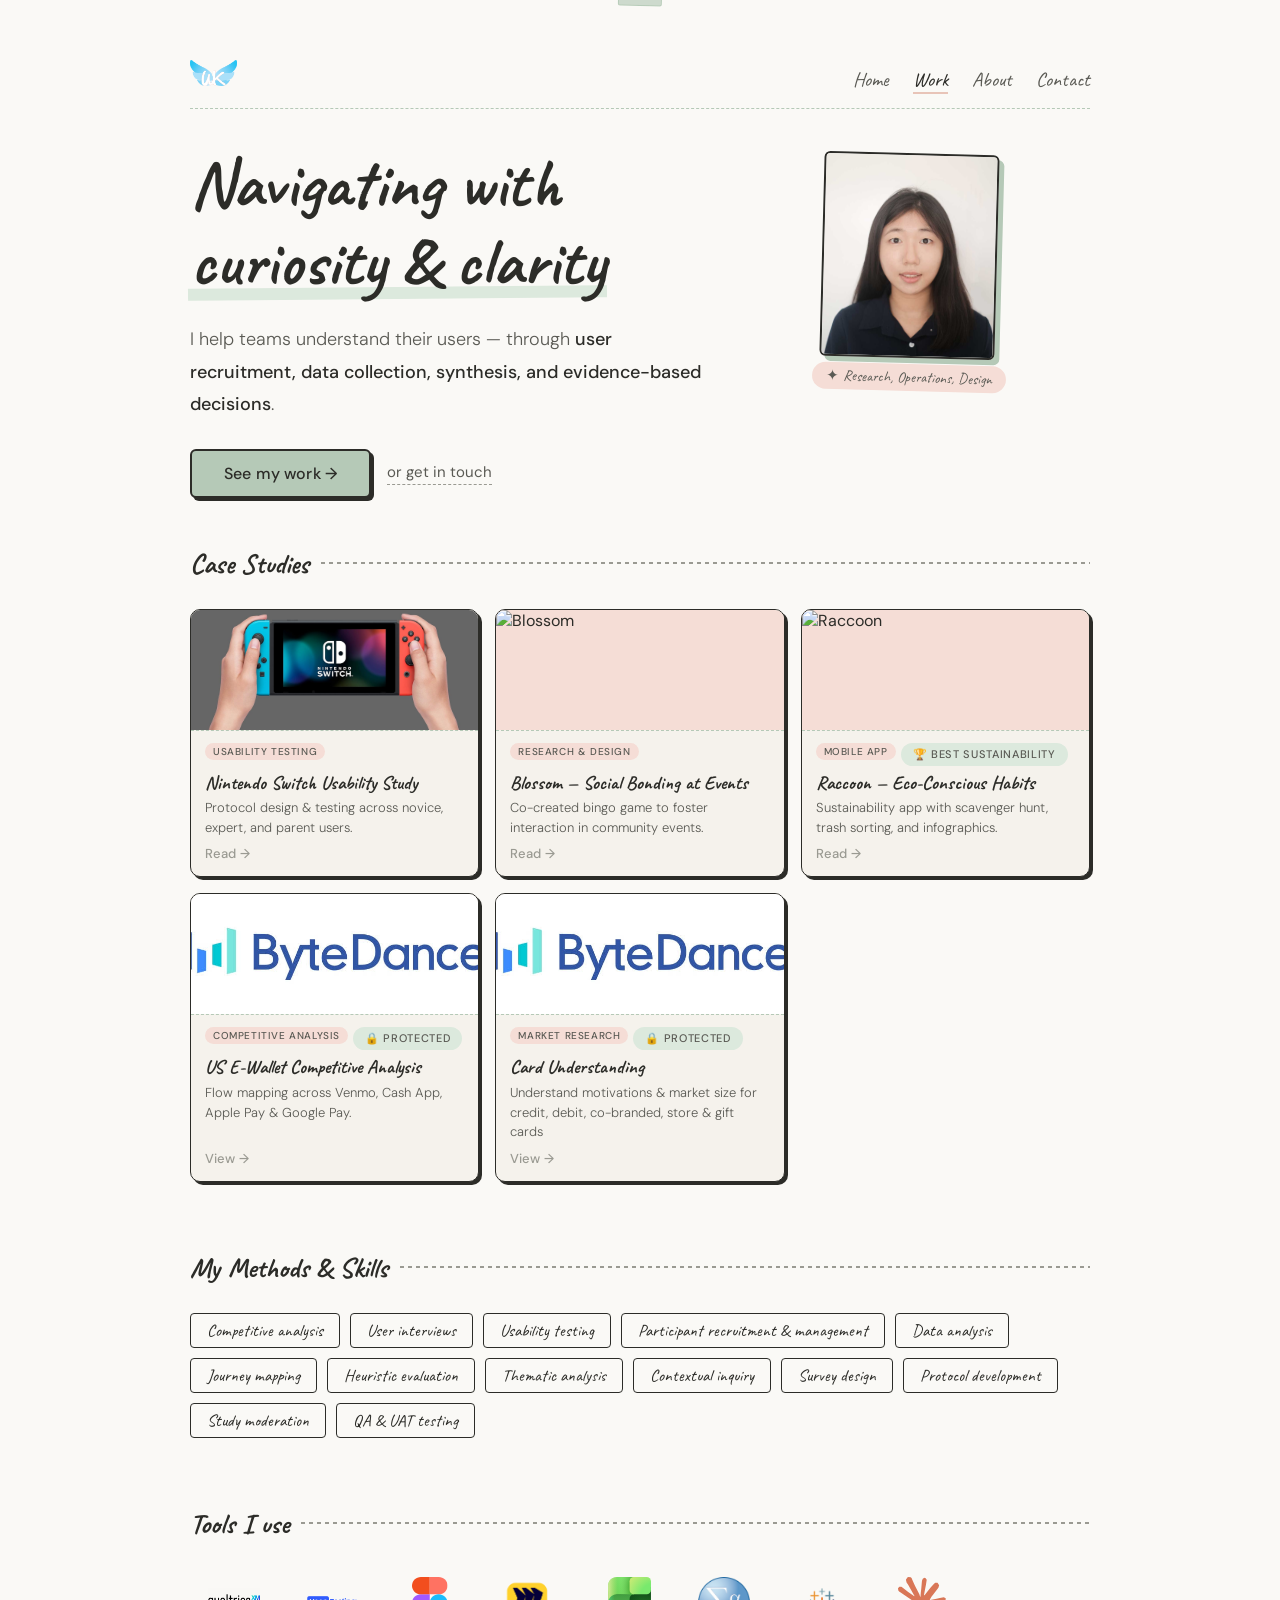
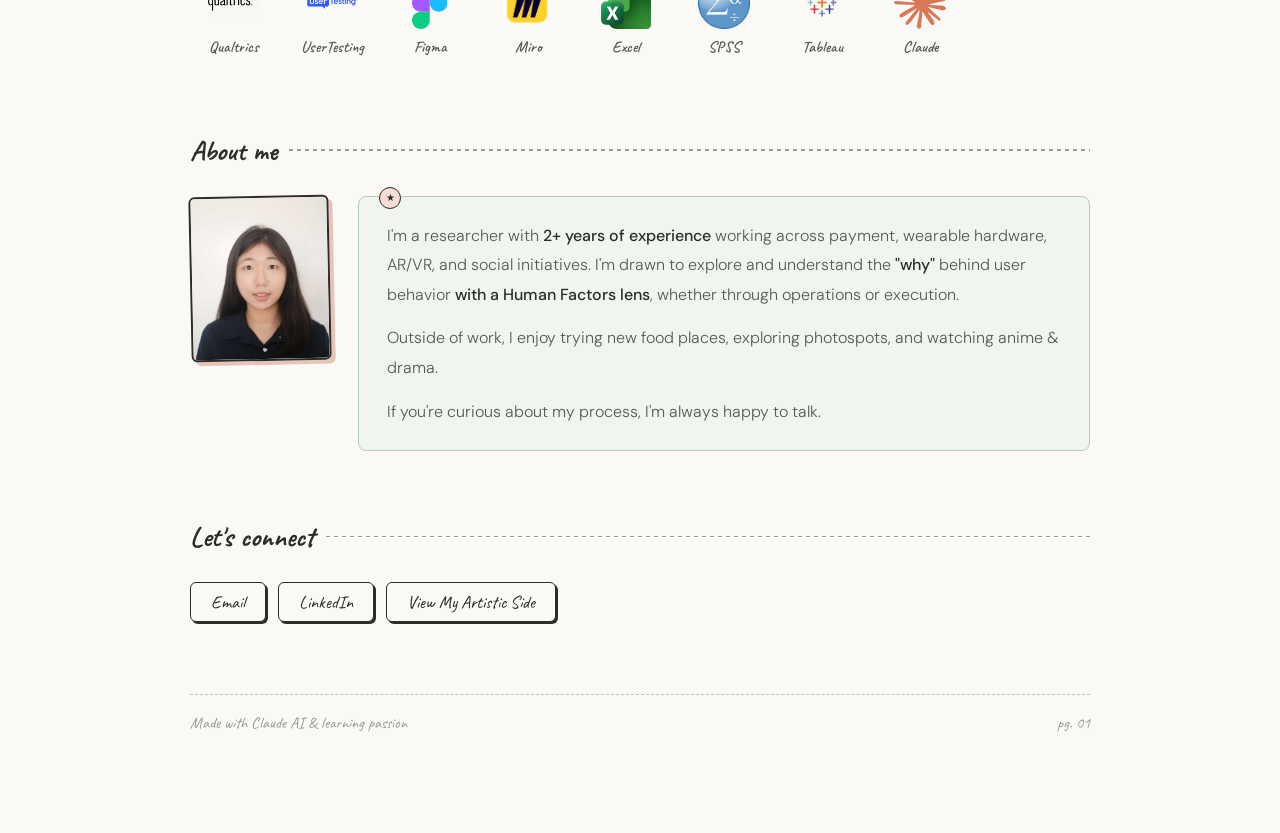
==== index.html @ 3d88dbf8 "Redesign case grid and update card details Updated case grid layout to three columns and adjusted st" ====
<!DOCTYPE html>
<html lang="en">
<head>
  <meta charset="UTF-8" />
  <meta name="viewport" content="width=device-width, initial-scale=1.0" />
  <title>Wing Portfolio</title>
  <link rel="stylesheet" href="style.css" />
  <style>
    /* ── Case grid — image on top, 3 columns ── */
    .case-grid {
      display: grid;
      grid-template-columns: repeat(3, 1fr);
      gap: 16px;
    }

    .case-card {
      display: flex;
      flex-direction: column;
      background: var(--paper-warm);
      border: 1.5px solid var(--ink);
      border-radius: 10px;
      overflow: hidden;
      text-decoration: none;
      color: inherit;
      transition: transform 0.2s cubic-bezier(0.34,1.56,0.64,1), box-shadow 0.2s;
      box-shadow: 3px 3px 0 var(--ink);
    }

    .case-card:hover {
      transform: translate(-2px,-2px) scale(1.01);
      box-shadow: 5px 5px 0 var(--ink);
    }

    .case-card-thumb {
      width: 100%;
      height: 120px;
      overflow: hidden;
      display: flex;
      align-items: center;
      justify-content: center;
      flex-shrink: 0;
    }

    .case-card-thumb img {
      width: 100%;
      height: 100%;
      object-fit: cover;
      display: block;
    }

    .thumb-icon { font-size: 32px; opacity: 0.5; }
    .thumb-sage  { background: var(--sage-light); }
    .thumb-blush { background: var(--blush-light); }

    .case-card-body {
      padding: 12px 14px 14px;
      border-top: 1.5px dashed var(--sage);
      flex: 1;
      display: flex;
      flex-direction: column;
    }

    .case-card-tags {
      display: flex;
      gap: 5px;
      flex-wrap: wrap;
      margin-bottom: 6px;
    }

    .case-card h3 {
      font-family: 'Caveat', cursive;
      font-size: 19px;
      font-weight: 700;
      line-height: 1.2;
      color: var(--ink);
      margin: 0 0 4px;
    }

    .case-card p {
      font-size: 13px;
      color: var(--ink-mid);
      line-height: 1.5;
      font-weight: 300;
      margin: 0 0 8px;
      flex: 1;
    }

    .case-arrow {
      font-family: 'DM Sans', sans-serif;
      font-size: 13px;
      font-weight: 500;
      color: var(--ink-light);
      display: flex;
      align-items: center;
      gap: 4px;
      transition: color 0.2s, gap 0.2s;
      margin-top: auto;
    }
    .case-card:hover .case-arrow { color: var(--ink); gap: 7px; }

    .case-tag {
      display: inline-block;
      font-size: 10px;
      font-weight: 500;
      letter-spacing: 0.06em;
      text-transform: uppercase;
      background: var(--blush-light);
      color: var(--ink-mid);
      padding: 2px 8px;
      border-radius: 20px;
    }

    .cs-tag.alt { background: var(--sage-light); }

    @media (max-width: 680px) {
      .case-grid { grid-template-columns: 1fr 1fr; gap: 12px; }
    }
    @media (max-width: 420px) {
      .case-grid { grid-template-columns: 1fr; }
    }
  </style>
</head>
<body>

<div class="spiral-holes" aria-hidden="true">
  <span></span><span></span><span></span><span></span>
  <span></span><span></span><span></span><span></span>
</div>

<main>
<div class="content-wrap">

  <nav>
    <a href="index.html" class="nav-logo"><img src="Images/logo.png" alt="Wing" class="nav-logo-img" /></a>
    <ul class="nav-links">
      <li><a href="index.html">Home</a></li>
      <li><a href="#work" class="active">Work</a></li>
      <li><a href="#about">About</a></li>
      <li><a href="#contact">Contact</a></li>
    </ul>
  </nav>

  <!-- ── Hero ── -->
  <section class="hero">
    <div class="hero-inner">
      <div class="hero-text">
        <h1>Navigating with<br><span class="highlight">curiosity &amp; clarity</span></h1>
        <p class="hero-bio">
          I help teams understand their users — through <strong>user recruitment, data collection, synthesis, and evidence-based decisions</strong>.
        </p>
        <div class="hero-cta">
          <a href="#work" class="btn-primary">See my work →</a>
          <a href="#contact" class="btn-secondary">or get in touch</a>
        </div>
      </div>
      <div class="hero-photo-wrap">
        <img src="Images/photo.jpg" alt="Wing" class="hero-photo" />
        <span class="hero-tag">✦ Research, Operations, Design</span>
      </div>
    </div>
  </section>

  <!-- ── Case Studies ── -->
  <section id="work">
    <div class="section-label">
      <h2>Case Studies</h2>
      <div class="line"></div>
    </div>

    <div class="case-grid">

      <a href="nintendo-switch.html" class="case-card">
        <div class="case-card-thumb thumb-blush">
          <img src="Images/nintendo.jpg" alt="Nintendo Switch" />
        </div>
        <div class="case-card-body">
          <div class="case-card-tags">
            <span class="case-tag">Usability Testing</span>
          </div>
          <h3>Nintendo Switch Usability Study</h3>
          <p>Protocol design & testing across novice, expert, and parent users.</p>
          <div class="case-arrow">Read <span>→</span></div>
        </div>
      </a>

      <a href="blossom.html" class="case-card">
        <div class="case-card-thumb thumb-blush">
          <img src="https://framerusercontent.com/images/mk8BtIWdNi1MIP897oFUM2tFGW8.png" alt="Blossom" />
        </div>
        <div class="case-card-body">
          <div class="case-card-tags">
            <span class="case-tag">Research & Design</span>
          </div>
          <h3>Blossom — Social Bonding at Events</h3>
          <p>Co-created bingo game to foster interaction in community events.</p>
          <div class="case-arrow">Read <span>→</span></div>
        </div>
      </a>

      <a href="raccoon.html" class="case-card">
        <div class="case-card-thumb thumb-blush">
          <img src="https://framerusercontent.com/images/pIo6YwzVuVxPUayAbox2Nky3V7g.png" alt="Raccoon" />
        </div>
        <div class="case-card-body">
          <div class="case-card-tags">
            <span class="case-tag">Mobile App</span>
            <span class="cs-tag alt">🏆 Best Sustainability</span>
          </div>
          <h3>Raccoon — Eco-Conscious Habits</h3>
          <p>Sustainability app with scavenger hunt, trash sorting, and infographics.</p>
          <div class="case-arrow">Read <span>→</span></div>
        </div>
      </a>

      <a href="ewallet.html" class="case-card">
        <div class="case-card-thumb thumb-blush">
          <img src="Images/bytedance.jpeg" alt="Bytedance" />
        </div>
        <div class="case-card-body">
          <div class="case-card-tags">
            <span class="case-tag">Competitive Analysis</span>
            <span class="cs-tag alt">🔒 Protected</span>
          </div>
          <h3>US E-Wallet Competitive Analysis</h3>
          <p>Flow mapping across Venmo, Cash App, Apple Pay & Google Pay.</p>
          <div class="case-arrow">View <span>→</span></div>
        </div>
      </a>

      <a href="cards.html" class="case-card">
        <div class="case-card-thumb thumb-sage">
          <img src="Images/bytedance.jpeg" alt="Bytedance" />
        </div>
        <div class="case-card-body">
          <div class="case-card-tags">
            <span class="case-tag">Market Research</span>
            <span class="cs-tag alt">🔒 Protected</span>
          </div>
          <h3>Card Understanding</h3>
          <p>Understand motivations & market size for credit, debit, co-branded, store & gift cards</p>
          <div class="case-arrow">View <span>→</span></div>
        </div>
      </a>

    </div>
  </section>

  <!-- ── Methods ── -->
  <section id="methods">
    <div class="section-label">
      <h2>My Methods & Skills</h2>
      <div class="line"></div>
    </div>
    <div class="methods-list">
      <span class="method-tag">Competitive analysis</span>
      <span class="method-tag">User interviews</span>
      <span class="method-tag">Usability testing</span>
      <span class="method-tag">Participant recruitment &amp; management</span>
      <span class="method-tag">Data analysis</span>
      <span class="method-tag">Journey mapping</span>
      <span class="method-tag">Heuristic evaluation</span>
      <span class="method-tag">Thematic analysis</span>
      <span class="method-tag">Contextual inquiry</span>
      <span class="method-tag">Survey design</span>
      <span class="method-tag">Protocol development</span>
      <span class="method-tag">Study moderation</span>
      <span class="method-tag">QA & UAT testing</span>
    </div>
  </section>

  <!-- ── Tools ── -->
  <section id="tools">
    <div class="section-label">
      <h2>Tools I use</h2>
      <div class="line"></div>
    </div>
    <div class="methods-list">
      <span class="method-tag with-icon"><img src="Images/Qualtrics.png" alt="Qualtrics" />Qualtrics</span>
      <span class="method-tag with-icon"><img src="Images/usertesting.png" alt="UserTesting" />UserTesting</span>
      <span class="method-tag with-icon"><img src="Images/figma.svg" alt="Figma" />Figma</span>
      <span class="method-tag with-icon"><img src="Images/miro.png" alt="Miro" />Miro</span>
      <span class="method-tag with-icon"><img src="Images/microsoft-excel.svg" alt="Excel" />Excel</span>
      <span class="method-tag with-icon"><img src="Images/spss.png" alt="SPSS" />SPSS</span>
      <span class="method-tag with-icon"><img src="Images/tableau.png" alt="Tableau" />Tableau</span>
      <span class="method-tag with-icon"><img src="Images/claude-ai-icon.svg" alt="Claude" />Claude</span>
    </div>
  </section>

  <!-- ── About ── -->
  <section id="about">
    <div class="section-label">
      <h2>About me</h2>
      <div class="line"></div>
    </div>
    <div class="about-inner">
      <div class="about-photo-wrap">
        <img src="Images/photo.jpg" alt="Wing" class="about-photo" />
        <div class="photo-tape about-tape"></div>
      </div>
      <div class="about-box">
        <p>
          I'm a researcher with <strong>2+ years of experience</strong> working across payment, wearable hardware, AR/VR, and social initiatives. I'm drawn to explore and understand the <strong>"why"</strong> behind user behavior <strong>with a Human Factors lens</strong>, whether through operations or execution.
        </p>
        <p>Outside of work, I enjoy trying new food places, exploring photospots, and watching anime & drama.</p>
        <p>If you're curious about my process, I'm always happy to talk.</p>
      </div>
    </div>
  </section>

  <!-- ── Contact ── -->
  <section id="contact">
    <div class="section-label">
      <h2>Let's connect</h2>
      <div class="line"></div>
    </div>
    <div class="contact-row">
      <a href="mailto:wingkoon0718@gmail.com" class="contact-link">Email</a>
      <a href="https://linkedin.com/in/wingkoon" class="contact-link" target="_blank">LinkedIn</a>
      <a href="https://sites.google.com/view/wingkart/home" class="contact-link" target="_blank">View My Artistic Side</a>
    </div>
  </section>

  <footer>
    <p>Made with Claude AI &amp; learning passion</p>
    <span class="page-num">pg. 01</span>
  </footer>

</div>
</main>
</body>
</html>
---- style.css ----
/* ============================================================
   style.css — UX Researcher Portfolio
   Shared across home.html and case-study pages
   ============================================================ */

@import url('https://fonts.googleapis.com/css2?family=Caveat:wght@400;600;700&family=DM+Sans:ital,opsz,wght@0,9..40,300;0,9..40,400;0,9..40,500;1,9..40,300&display=swap');

/* ── Tokens ── */
:root {
  --sage:        #b5c9b7;
  --sage-light:  #dce9dd;
  --sage-pale:   #f0f5f0;
  --blush:       #e8c4b8;
  --blush-light: #f5ddd6;
  --blush-pale:  #fdf5f2;
  --ink:         #2c2c28;
  --ink-mid:     #5a5a54;
  --ink-light:   #9a9a92;
  --paper:       #faf9f6;
  --paper-warm:  #f5f2ec;
  --rule:        rgba(44, 44, 40, 0.08);
  --sidebar-w:   52px;
}

/* ── Reset ── */
*, *::before, *::after { margin: 0; padding: 0; box-sizing: border-box; }

/* ── Base ── */
body {
  font-family: 'DM Sans', sans-serif;
  background-color: var(--paper);
  color: var(--ink);
  min-height: 100vh;
}

/* ── Spiral holes (hidden) ── */
.spiral-holes { display: none; }

/* ── Layout ── */
main {
  padding: 60px 8vw 100px 8vw;
}

.content-wrap {
  max-width: 900px;
  margin: 0 auto;
}

/* ── Nav ── */
nav {
  display: flex;
  justify-content: space-between;
  align-items: baseline;
  flex-wrap: wrap;
  gap: 12px;
  margin-bottom: 36px;
  padding-bottom: 16px;
  border-bottom: 1.5px dashed var(--sage);
}

.nav-logo {
  font-family: 'Caveat', cursive;
  font-size: 26px;
  font-weight: 700;
  color: var(--ink);
  text-decoration: none;
  display: flex;
  align-items: center;
}

.nav-logo-img {
  height: 26px;
  width: auto;
  display: block;
}

.nav-links {
  display: flex;
  gap: 24px;
  list-style: none;
  flex-wrap: wrap;
}

.nav-links a {
  font-family: 'Caveat', cursive;
  font-size: 20px;
  color: var(--ink-mid);
  text-decoration: none;
  position: relative;
  transition: color 0.2s;
}

.nav-links a::after {
  content: '';
  position: absolute;
  bottom: -2px; left: 0; right: 0;
  height: 2px;
  background: var(--blush);
  transform: scaleX(0);
  transform-origin: left;
  transition: transform 0.25s ease;
}

.nav-links a:hover { color: var(--ink); }
.nav-links a:hover::after { transform: scaleX(1); }
.nav-links a.active { color: var(--ink); }
.nav-links a.active::after { transform: scaleX(1); }

/* ── Section headers ── */
section { margin-bottom: 68px; }

.section-label {
  display: flex;
  align-items: center;
  gap: 12px;
  margin-bottom: 28px;
}

.section-label h2 {
  font-family: 'Caveat', cursive;
  font-size: 28px;
  font-weight: 700;
  color: var(--ink);
  white-space: nowrap;
}

.section-label .line {
  flex: 1;
  min-width: 24px;
  height: 1.5px;
  background: repeating-linear-gradient(
    to right,
    var(--ink-light) 0, var(--ink-light) 4px,
    transparent 4px, transparent 8px
  );
}

.section-label .tab {
  font-family: 'Caveat', cursive;
  font-size: 13px;
  background: var(--blush-light);
  color: var(--ink-mid);
  padding: 3px 12px;
  border-radius: 4px;
  white-space: nowrap;
}

/* ── Buttons ── */
.btn-primary {
  font-family: 'DM Sans', sans-serif;
  font-size: 16px;
  font-weight: 500;
  letter-spacing: 0.01em;
  padding: 12px 32px;
  background: var(--sage);
  color: var(--ink);
  border: 2px solid var(--ink);
  border-radius: 6px;
  cursor: pointer;
  text-decoration: none;
  display: inline-block;
  transition: transform 0.15s, box-shadow 0.15s;
  box-shadow: 3px 3px 0 var(--ink);
}

.btn-primary:hover {
  transform: translate(-2px, -2px);
  box-shadow: 5px 5px 0 var(--ink);
}

.btn-secondary {
  font-family: 'DM Sans', sans-serif;
  font-size: 15px;
  font-weight: 400;
  color: var(--ink-mid);
  text-decoration: none;
  border-bottom: 1px dashed var(--ink-light);
  padding-bottom: 2px;
  transition: color 0.2s, border-color 0.2s;
}

.btn-secondary:hover { color: var(--ink); border-color: var(--ink); }

/* ── Photo placeholders & real photos ── */
.hero-photo-wrap  { flex-shrink: 0; }
.about-photo-wrap { flex-shrink: 0; }

.photo-placeholder {
  border-radius: 6px;
  border: 2px solid var(--ink);
  display: flex;
  flex-direction: column;
  align-items: center;
  justify-content: center;
  gap: 10px;
  color: var(--ink-mid);
  font-size: 13px;
  font-weight: 300;
  text-align: center;
  padding: 16px;
  position: relative;
}

.photo-placeholder::before {
  content: '';
  width: 48px; height: 48px;
  border-radius: 50%;
  border: 2px dashed var(--ink-light);
  display: block;
}

.hero-placeholder {
  width: 175px; height: 205px;
  background: var(--blush-light);
  box-shadow: 5px 5px 0 var(--sage);
  transform: rotate(1.5deg);
}

.about-placeholder {
  width: 140px; height: 165px;
  background: var(--sage-pale);
  box-shadow: 4px 4px 0 var(--blush);
  transform: rotate(-1.2deg);
}

.photo-tape {
  position: absolute;
  top: -10px; left: 50%;
  transform: translateX(-50%) rotate(-1deg);
  height: 16px;
  border-radius: 2px;
}

.hero-tape {
  width: 52px;
  background: rgba(229, 200, 184, 0.65);
  border: 1px solid rgba(229, 180, 160, 0.5);
}

.about-tape {
  width: 44px;
  background: rgba(181, 201, 183, 0.65);
  border: 1px solid rgba(160, 190, 163, 0.5);
  transform: translateX(-50%) rotate(1.5deg);
}

/* Real photo classes */
.hero-photo {
  width: 175px; height: 205px;
  border-radius: 6px;
  border: 2px solid var(--ink);
  object-fit: cover;
  box-shadow: 5px 5px 0 var(--sage);
  transform: rotate(1.5deg);
  display: block;
}

.about-photo {
  width: 140px; height: 165px;
  border-radius: 6px;
  border: 2px solid var(--ink);
  object-fit: cover;
  box-shadow: 4px 4px 0 var(--blush);
  transform: rotate(-1.2deg);
  display: block;
}

/* ── Hero (home only) ── */
.hero { margin-bottom: 48px; }

.hero-inner {
  display: flex;
  align-items: flex-start;
  gap: 32px;
  flex-wrap: wrap;
}

.hero-text { flex: 1; min-width: 260px; max-width: 590px; }

.hero-photo-wrap {
  flex-shrink: 0;
  display: flex;
  flex-direction: column;
  align-items: center;
  gap: 6px;
  align-self: flex-start;
  margin-top: 8px;
}

.hero-tag {
  display: inline-block;
  font-family: 'Caveat', cursive;
  font-size: 15px;
  background: var(--blush-light);
  color: var(--ink-mid);
  padding: 4px 14px;
  border-radius: 20px;
  transform: rotate(1.5deg);
}

h1 {
  font-family: 'Caveat', cursive;
  font-size: clamp(44px, 5.5vw, 68px);
  font-weight: 700;
  line-height: 1.15;
  color: var(--ink);
  margin-bottom: 22px;
}

h1 .highlight {
  position: relative;
  display: inline-block;
}

h1 .highlight::after {
  content: '';
  position: absolute;
  left: -2px; right: -2px; bottom: 2px;
  height: 12px;
  background: var(--sage-light);
  z-index: -1;
  transform: rotate(-0.5deg);
}

.hero-bio {
  font-size: 18px;
  line-height: 1.8;
  color: var(--ink-mid);
  font-weight: 300;
  max-width: 520px;
}

.hero-bio strong { font-weight: 500; color: var(--ink); }

.hero-cta {
  margin-top: 28px;
  display: flex;
  gap: 16px;
  align-items: center;
  flex-wrap: wrap;
}

/* ══════════════════════════════════════════
   CASE STUDY HEADER — simple block, no sticky note
   ══════════════════════════════════════════ */
.cs-header {
  margin-bottom: 0;
  padding: 0;
  border: none;
  background: none;
  position: static;
  overflow: visible;
}

.cs-header-text {
  /* just a pass-through wrapper */
}

/* Tag row */
.cs-tag-row {
  display: flex;
  align-items: center;
  gap: 10px;
  margin-bottom: 16px;
  flex-wrap: wrap;
}

/* sticky note — hidden everywhere */
.cs-sticky,
.cs-sticky-placeholder {
  display: none !important;
}

/* Title — no right-padding needed any more */
.cs-title {
  font-family: 'Caveat', cursive;
  font-size: clamp(40px, 5vw, 60px);
  font-weight: 700;
  line-height: 1.15;
  color: var(--ink);
  margin-bottom: 18px;
  padding-right: 0;
}

.cs-subtitle {
  font-size: 18px;
  line-height: 1.75;
  color: var(--ink-mid);
  font-weight: 300;
  margin-bottom: 0;
}

.cs-year {
  font-family: 'DM Sans', sans-serif;
  font-size: 13px;
  font-weight: 400;
  color: var(--ink-light);
  letter-spacing: 0.03em;
}

.cs-tag {
  display: inline-block;
  font-size: 11px;
  font-weight: 500;
  letter-spacing: 0.06em;
  text-transform: uppercase;
  background: var(--blush-light);
  color: var(--ink-mid);
  padding: 4px 12px;
  border-radius: 20px;
}

.cs-tag.alt {
  background: var(--sage-light);
}

/* Cover image */
.cs-cover-img {
  width: 100%;
  height: 340px;
  object-fit: cover;
  display: block;
  border-radius: 8px;
  border: 1.5px solid var(--ink);
  margin: 28px 0 0;
  box-shadow: 4px 4px 0 var(--sage-light);
}

.cs-cover-img-placeholder {
  width: 100%;
  height: 340px;
  border-radius: 8px;
  border: 1.5px dashed var(--ink-light);
  margin: 28px 0 0;
  display: flex;
  align-items: center;
  justify-content: center;
  background: linear-gradient(135deg, var(--sage-pale) 40%, var(--blush-pale) 100%);
  color: var(--ink-light);
  font-size: 14px;
  font-weight: 300;
  gap: 10px;
  flex-direction: column;
}

.cs-cover-img-placeholder::before {
  content: '⬭';
  font-size: 44px;
  opacity: 0.3;
}

/* Meta strip */
.cs-meta {
  display: flex;
  flex-direction: row;
  flex-wrap: wrap;
  gap: 0;
  margin-top: 0;
  padding: 20px 0;
  border-top: 1.5px dashed var(--sage);
  border-bottom: 1.5px dashed var(--sage);
  margin-bottom: 52px;
  justify-content: space-between;
}

.cs-meta-item {
  padding: 0 24px 0 0;
}

.cs-meta-item:last-child {
  padding-right: 0;
}

.cs-meta-label {
  font-size: 11px;
  font-weight: 500;
  letter-spacing: 0.08em;
  text-transform: uppercase;
  color: var(--ink-light);
  margin-bottom: 4px;
}

.cs-meta-value {
  font-family: 'Caveat', cursive;
  font-size: 17px;
  font-weight: 600;
  color: var(--ink);
  line-height: 1.4;
}

.cs-meta-tasks {
  display: flex;
  flex-direction: column;
  gap: 2px;
}

/* Hero image area */
.cs-cover {
  width: 100%;
  height: 320px;
  border-radius: 8px;
  border: 1.5px solid var(--ink);
  box-shadow: 5px 5px 0 var(--sage-light);
  margin-bottom: 52px;
  display: flex;
  align-items: center;
  justify-content: center;
  position: relative;
  overflow: hidden;
}

.cs-cover img {
  width: 100%;
  height: 100%;
  object-fit: cover;
  display: block;
}

.cs-cover-placeholder {
  background: linear-gradient(135deg, var(--sage-pale) 40%, var(--blush-pale) 100%);
  color: var(--ink-light);
  font-size: 14px;
  font-weight: 300;
  text-align: center;
  gap: 10px;
  display: flex;
  flex-direction: column;
  align-items: center;
  justify-content: center;
  width: 100%; height: 100%;
}

.cs-cover-placeholder::before {
  content: '⬭';
  font-size: 52px;
  opacity: 0.3;
}

/* Dotted divider between Impacts & Outcomes and Process —
   matches the home page "Case Studies ------" section label */
.cs-process-divider {
  display: flex;
  align-items: center;
  gap: 12px;
  margin: 48px 0 28px;
}

.cs-process-divider span {
  font-family: 'Caveat', cursive;
  font-size: 28px;
  font-weight: 700;
  color: var(--ink);
  white-space: nowrap;
}

.cs-process-divider::after {
  content: '';
  flex: 1;
  height: 1.5px;
  background: repeating-linear-gradient(
    to right,
    var(--ink-light) 0, var(--ink-light) 4px,
    transparent 4px, transparent 8px
  );
}

/* Content sections */
.cs-body { max-width: 100%; }

.cs-body h2 {
  font-family: 'Caveat', cursive;
  font-size: 28px;
  font-weight: 700;
  color: var(--ink);
  margin-bottom: 14px;
  margin-top: 48px;
}

.cs-body h2:first-child { margin-top: 0; }

.cs-body p {
  font-size: 18px;
  line-height: 1.85;
  color: var(--ink-mid);
  font-weight: 300;
  margin-bottom: 16px;
}

.cs-body p strong { font-weight: 500; color: var(--ink); }

/* Pull quote */
.cs-pullquote {
  margin: 36px 0;
  padding: 20px 28px;
  border-left: 3px solid var(--sage);
  background: var(--sage-pale);
  border-radius: 0 8px 8px 0;
}

.cs-pullquote p {
  font-family: 'Caveat', cursive;
  font-size: 28px;
  font-weight: 600;
  color: var(--ink);
  line-height: 1.4;
  margin: 0;
}

/* ── Insight cards ── */
.cs-insights {
  display: grid;
  grid-template-columns: repeat(auto-fit, minmax(200px, 1fr));
  gap: 16px;
  margin: 28px 0 36px;
}

/* Raccoon 5-feature grid: 3 on top, 2 on bottom centered */
.cs-insights.raccoon-features {
  grid-template-columns: repeat(3, 1fr);
}

.cs-insights.raccoon-features .cs-insight-card:nth-child(4),
.cs-insights.raccoon-features .cs-insight-card:nth-child(5) {
  /* push the last two cards to start at the second column to center them */
  grid-column: auto;
}

/* Wrapper trick: last two cards sit in a sub-row centered */
.cs-insights.raccoon-features {
  grid-template-columns: repeat(6, 1fr);
}

.cs-insights.raccoon-features .cs-insight-card:nth-child(1) { grid-column: 1 / 3; }
.cs-insights.raccoon-features .cs-insight-card:nth-child(2) { grid-column: 3 / 5; }
.cs-insights.raccoon-features .cs-insight-card:nth-child(3) { grid-column: 5 / 7; }
.cs-insights.raccoon-features .cs-insight-card:nth-child(4) { grid-column: 2 / 4; }
.cs-insights.raccoon-features .cs-insight-card:nth-child(5) { grid-column: 4 / 6; }

.cs-insight-card {
  background: var(--paper-warm);
  border: 1.5px solid var(--ink);
  border-radius: 8px;
  padding: 18px 20px;
  box-shadow: 3px 3px 0 var(--blush-light);
  position: relative;
}

.cs-insight-card .insight-num {
  font-family: 'Caveat', cursive;
  font-size: 32px;
  font-weight: 700;
  color: var(--sage);
  line-height: 1;
  margin-bottom: 6px;
}

.cs-insight-card h3 {
  font-family: 'Caveat', cursive;
  font-size: 22px;
  font-weight: 700;
  color: var(--ink);
  margin-bottom: 6px;
}

.cs-insight-card p {
  font-size: 16px;
  line-height: 1.6;
  color: var(--ink-mid);
  font-weight: 300;
  margin: 0;
}

/* Process steps */
.cs-process {
  display: flex;
  flex-direction: column;
  gap: 0;
  margin: 28px 0 36px;
}

.cs-step {
  display: flex;
  gap: 20px;
  position: relative;
  padding-bottom: 28px;
}

.cs-step:last-child { padding-bottom: 0; }

.cs-step-num {
  flex-shrink: 0;
  width: 36px; height: 36px;
  border-radius: 50%;
  background: var(--blush-light);
  border: 2px solid var(--ink);
  display: flex;
  align-items: center;
  justify-content: center;
  font-family: 'Caveat', cursive;
  font-size: 17px;
  font-weight: 700;
  color: var(--ink);
  position: relative;
  z-index: 1;
}

.cs-step::before {
  content: '';
  position: absolute;
  left: 17px; top: 38px; bottom: 0;
  width: 2px;
  background: var(--sage-light);
}

.cs-step:last-child::before { display: none; }

.cs-step-content { padding-top: 4px; }

.cs-step-content h3 {
  font-family: 'Caveat', cursive;
  font-size: 22px;
  font-weight: 700;
  color: var(--ink);
  margin-bottom: 6px;
}

.cs-step-content p {
  font-size: 18px;
  line-height: 1.7;
  color: var(--ink-mid);
  font-weight: 300;
  margin: 0;
}

/* Outcomes row */
.cs-outcomes {
  display: grid;
  grid-template-columns: repeat(auto-fit, minmax(160px, 1fr));
  gap: 16px;
  margin: 28px 0 36px;
}

.cs-outcome {
  background: var(--sage-pale);
  border: solid var(--sage);
  border-radius: 8px;
  padding: 18px 20px;
  text-align: center;
}

.cs-outcome .outcome-stat {
  font-family: 'Caveat', cursive;
  font-size: 36px;
  font-weight: 700;
  color: var(--ink);
  line-height: 1;
  margin-bottom: 6px;
}

.cs-outcome p {
  font-size: 16px;
  color: var(--ink-mid);
  font-weight: 300;
  line-height: 1.5;
  margin: 0;
}

/* Next / Prev nav */
.cs-nav {
  display: flex;
  justify-content: space-between;
  align-items: center;
  margin-top: 72px;
  padding-top: 24px;
  border-top: 1.5px dashed var(--sage);
  gap: 16px;
  flex-wrap: wrap;
}

.cs-nav-link {
  font-family: 'Caveat', cursive;
  font-size: 18px;
  color: var(--ink-mid);
  text-decoration: none;
  display: flex;
  align-items: center;
  gap: 8px;
  transition: color 0.2s, gap 0.2s;
}

.cs-nav-link:hover { color: var(--ink); }
.cs-nav-link.prev:hover { gap: 12px; }
.cs-nav-link.next:hover { gap: 12px; }

/* Bullet lists inside cs-body */
.cs-body ul {
  margin: 0 0 16px 0;
  padding-left: 20px;
  list-style: none;
}

.cs-body ul li {
  font-size: 18px;
  line-height: 1.85;
  color: var(--ink-mid);
  font-weight: 300;
  margin-bottom: 8px;
  padding-left: 4px;
  position: relative;
}

.cs-body ul li::before {
  content: '–';
  position: absolute;
  left: -16px;
  color: var(--sage);
}

.cs-body ul li strong { font-weight: 500; color: var(--ink); }

/* Sub-section label */
.cs-finding-group {
  margin: 32px 0 8px;
  font-family: 'Caveat', cursive;
  font-size: 28px;
  font-weight: 700;
  color: var(--ink);
  display: flex;
  align-items: center;
  gap: 10px;
}

.cs-finding-group::after {
  content: '';
  flex: 1;
  height: 1px;
  background: var(--sage-light);
}

/* Images inside case study body */
.cs-image {
  width: 100%;
  border-radius: 8px;
  display: block;
  margin: 24px 0;
  object-fit: cover;
}

.cs-image-grid {
  display: grid;
  grid-template-columns: repeat(auto-fit, minmax(260px, 1fr));
  gap: 16px;
  margin: 24px 0;
}

.cs-image-grid img {
  width: 100%;
  border-radius: 8px;
  display: block;
  object-fit: cover;
}

/* Case study grid (home page) */
.case-grid {
  display: grid;
  grid-template-columns: repeat(3, 1fr);
  gap: 16px;
}

.case-card {
  background: var(--paper-warm);
  border: 1.5px solid var(--ink);
  border-radius: 8px;
  overflow: visible;
  cursor: pointer;
  text-decoration: none;
  color: inherit;
  display: block;
  transition: transform 0.22s cubic-bezier(0.34, 1.56, 0.64, 1),
              box-shadow 0.22s ease;
  box-shadow: 3px 3px 0 var(--ink);
  position: relative;
}

.case-card:hover {
  transform: translate(-2px, -2px) scale(1.01);
  box-shadow: 5px 5px 0 var(--ink);
}

.case-card-thumb {
  height: 130px;
  display: flex;
  align-items: center;
  justify-content: center;
  position: relative;
  overflow: hidden;
  border-radius: 6px 6px 0 0;
}

.case-card-thumb img {
  width: 100%;
  height: 100%;
  object-fit: cover;
  object-position: center;
  display: block;
}

.thumb-sage  { background: var(--sage-light); }
.thumb-blush { background: var(--blush-light); }
.thumb-mixed { background: linear-gradient(135deg, var(--sage-pale) 50%, var(--blush-pale) 50%); }
.thumb-icon  { font-size: 44px; opacity: 0.45; }

/* Tape on case cards (home page) — stays on cards only */
.tape {
  position: absolute;
  top: -10px;
  right: 24px;
  width: 52px;
  height: 22px;
  background: rgba(229, 200, 184, 0.65);
  border: 1px solid rgba(229, 180, 160, 0.45);
  border-radius: 2px;
  transform: rotate(2deg);
  z-index: 2;
}

.case-card-body {
  padding: 12px 14px 16px;
  border-top: 1.5px dashed var(--sage);
}

.case-tag {
  display: inline-block;
  font-size: 10px;
  font-weight: 500;
  letter-spacing: 0.06em;
  text-transform: uppercase;
  background: var(--blush-light);
  color: var(--ink-mid);
  padding: 2px 8px;
  border-radius: 20px;
  margin-bottom: 6px;
}

.case-card h3 {
  font-family: 'Caveat', cursive;
  font-size: 20px;
  font-weight: 700;
  line-height: 1.2;
  margin-bottom: 5px;
}

.case-card p {
  font-size: 14px;
  color: var(--ink-mid);
  line-height: 1.55;
  font-weight: 300;
}

.case-arrow {
  margin-top: 10px;
  font-family: 'DM Sans', sans-serif;
  font-size: 14px;
  font-weight: 500;
  color: var(--ink-light);
  display: flex;
  align-items: center;
  gap: 5px;
  transition: color 0.2s, gap 0.2s;
}

.case-card:hover .case-arrow { color: var(--ink); gap: 8px; }

/* Methods */
.methods-list { display: flex; flex-wrap: wrap; gap: 10px; }

.method-tag {
  font-family: 'Caveat', cursive;
  font-size: 17px;
  padding: 6px 16px;
  border-radius: 4px;
  border: 1.5px solid var(--ink);
  cursor: default;
  background: var(--paper);
  transition: transform 0.15s, background 0.15s;
}

.method-tag:hover { transform: rotate(-1.5deg) translateY(-2px); background: var(--sage-pale); }
.method-tag:nth-child(even):hover { transform: rotate(1.5deg) translateY(-2px); background: var(--blush-pale); }

.method-tag.with-icon {
  display: flex;
  flex-direction: column;
  align-items: center;
  justify-content: center;
  gap: 8px;
  padding: 8px 12px;
  border: none;
  background: none;
  border-radius: 0;
  font-family: 'Caveat', cursive;
  font-size: 16px;
  font-weight: 600;
  color: var(--ink-mid);
  width: 88px;
  text-align: center;
  cursor: default;
}

.method-tag.with-icon:hover {
  transform: translateY(-3px);
  background: none;
}

.method-tag.with-icon img {
  width: 52px;
  height: 52px;
  object-fit: contain;
  display: block;
}

/* About */
.about-inner {
  display: flex;
  align-items: flex-start;
  gap: 28px;
  flex-wrap: wrap;
}

.about-box {
  flex: 1;
  min-width: 220px;
  background: var(--sage-pale);
  border: 1.5px solid var(--sage);
  border-radius: 8px;
  padding: 24px 28px;
  position: relative;
}

.about-box::before {
  content: '★';
  position: absolute;
  top: -10px; left: 20px;
  background: var(--blush-light);
  border: 1.5px solid var(--ink);
  border-radius: 50%;
  width: 22px; height: 22px;
  font-size: 10px;
  line-height: 20px;
  text-align: center;
}

.about-box p {
  font-size: 16px;
  line-height: 1.85;
  color: var(--ink-mid);
  font-weight: 300;
}

.about-box p + p { margin-top: 14px; }
.about-box strong { font-weight: 500; color: var(--ink); }

/* Contact */
.contact-row { display: flex; gap: 12px; flex-wrap: wrap; }

.contact-link {
  font-family: 'Caveat', cursive;
  font-size: 18px;
  color: var(--ink);
  text-decoration: none;
  padding: 8px 20px;
  border: 1.5px solid var(--ink);
  border-radius: 6px;
  background: var(--paper);
  transition: transform 0.15s, background 0.15s, box-shadow 0.15s;
  box-shadow: 2px 2px 0 var(--ink);
}

.contact-link:hover {
  transform: translate(-1px, -1px);
  box-shadow: 3px 3px 0 var(--ink);
  background: var(--blush-pale);
}

/* Footer */
footer {
  margin-top: 72px;
  padding-top: 18px;
  border-top: 1.5px dashed var(--sage);
  display: flex;
  justify-content: space-between;
  align-items: center;
  flex-wrap: wrap;
  gap: 10px;
}

footer p, .page-num {
  font-family: 'Caveat', cursive;
  font-size: 16px;
  color: var(--ink-light);
}

/* ── Stat row (market research pages) ── */
.stat-row {
  display: flex;
  gap: 16px;
  flex-wrap: wrap;
  margin: 24px 0 36px;
}
.stat-box {
  flex: 1;
  min-width: 130px;
  background: var(--blush-pale);
  border: 1.5px solid var(--blush);
  border-radius: 8px;
  padding: 16px 18px;
  text-align: center;
}
.stat-box .stat-num {
  font-family: 'Caveat', cursive;
  font-size: 32px;
  font-weight: 700;
  color: var(--ink);
  line-height: 1;
  margin-bottom: 4px;
}
.stat-box p {
  font-size: 13px;
  color: var(--ink-mid);
  font-weight: 300;
  line-height: 1.5;
  margin: 0;
}

/* ── Research ops tool cards ── */
.ops-tools-grid {
  display: grid;
  grid-template-columns: repeat(auto-fit, minmax(240px, 1fr));
  gap: 16px;
  margin: 28px 0 36px;
}

.ops-tool-card {
  background: var(--paper-warm);
  border: 1.5px solid var(--ink);
  border-radius: 8px;
  padding: 18px 20px;
  box-shadow: 3px 3px 0 var(--sage-light);
}

.ops-tool-header {
  display: flex;
  align-items: center;
  gap: 12px;
  margin-bottom: 10px;
}

.ops-tool-icon {
  width: 32px;
  height: 32px;
  object-fit: contain;
  flex-shrink: 0;
}

.ops-tool-card h3 {
  font-family: 'Caveat', cursive;
  font-size: 22px;
  font-weight: 700;
  color: var(--ink);
  margin: 0;
}

.ops-tool-card p {
  font-size: 15px;
  line-height: 1.65;
  color: var(--ink-mid);
  font-weight: 300;
  margin: 0;
}

/* Back link */
.back-link {
  display: inline-flex;
  align-items: center;
  gap: 6px;
  font-family: 'Caveat', cursive;
  font-size: 18px;
  color: var(--ink-mid);
  text-decoration: none;
  margin-bottom: 40px;
  transition: color 0.2s, gap 0.2s;
}

.back-link:hover { color: var(--ink); gap: 10px; }

/* ── Responsive ── */
@media (max-width: 680px) {
  main { padding: 32px 24px 80px; }

  .hero-photo-wrap { order: -1; width: 100%; display: flex; justify-content: center; }
  .hero-placeholder { transform: none; }
  .about-inner { flex-direction: column; align-items: center; }
  .about-placeholder { transform: none; }

  .cs-cover { height: 200px; }
  .cs-meta { gap: 20px; }
  .cs-tag-row { flex-wrap: wrap; }
  .cs-header { flex-direction: column; gap: 16px; }
  .cs-sticky { align-self: flex-start; }
  .case-grid { grid-template-columns: 1fr 1fr; gap: 12px; }

  /* Raccoon grid collapses gracefully on mobile */
  .cs-insights.raccoon-features {
    grid-template-columns: 1fr 1fr;
  }
  .cs-insights.raccoon-features .cs-insight-card:nth-child(1),
  .cs-insights.raccoon-features .cs-insight-card:nth-child(2),
  .cs-insights.raccoon-features .cs-insight-card:nth-child(3),
  .cs-insights.raccoon-features .cs-insight-card:nth-child(4),
  .cs-insights.raccoon-features .cs-insight-card:nth-child(5) {
    grid-column: auto;
  }
  .cs-insights.raccoon-features .cs-insight-card:nth-child(5) {
    grid-column: 1 / -1;
  }
}

@media (min-width: 681px) and (max-width: 1024px) {
  main { padding: 52px 5vw 80px 5vw; }
}

/* ── Stat row (market research pages) ── */
.stat-row {
  display: flex;
  gap: 16px;
  flex-wrap: wrap;
  margin: 24px 0 36px;
}
.stat-box {
  flex: 1;
  min-width: 130px;
  background: var(--blush-pale);
  border: 1.5px solid var(--blush);
  border-radius: 8px;
  padding: 16px 18px;
  text-align: center;
}
.stat-box .stat-num {
  font-family: 'Caveat', cursive;
  font-size: 32px;
  font-weight: 700;
  color: var(--ink);
  line-height: 1;
  margin-bottom: 4px;
}
.stat-box p {
  font-size: 13px;
  color: var(--ink-mid);
  font-weight: 300;
  line-height: 1.5;
  margin: 0;
}

/* ── cs-process-divider ── */
.cs-process-divider {
  display: flex;
  align-items: center;
  gap: 12px;
  margin: 48px 0 28px;
}
.cs-process-divider span {
  font-family: 'Caveat', cursive;
  font-size: 28px;
  font-weight: 700;
  color: var(--ink);
  white-space: nowrap;
}
.cs-process-divider::after {
  content: '';
  flex: 1;
  height: 1.5px;
  background: repeating-linear-gradient(
    to right,
    var(--ink-light) 0, var(--ink-light) 4px,
    transparent 4px, transparent 8px
  );
}

/* ── Research ops tool cards ── */
.ops-tools-grid {
  display: grid;
  grid-template-columns: repeat(auto-fit, minmax(240px, 1fr));
  gap: 16px;
  margin: 28px 0 36px;
}
.ops-tool-card {
  background: var(--paper-warm);
  border: 1.5px solid var(--ink);
  border-radius: 8px;
  padding: 18px 20px;
  box-shadow: 3px 3px 0 var(--sage-light);
}
.ops-tool-header {
  display: flex;
  align-items: center;
  gap: 12px;
  margin-bottom: 10px;
}
.ops-tool-icon {
  width: 32px;
  height: 32px;
  object-fit: contain;
  flex-shrink: 0;
}
.ops-tool-card h3 {
  font-family: 'Caveat', cursive;
  font-size: 22px;
  font-weight: 700;
  color: var(--ink);
  margin: 0;
}
.ops-tool-card p {
  font-size: 15px;
  line-height: 1.65;
  color: var(--ink-mid);
  font-weight: 300;
  margin: 0;
}
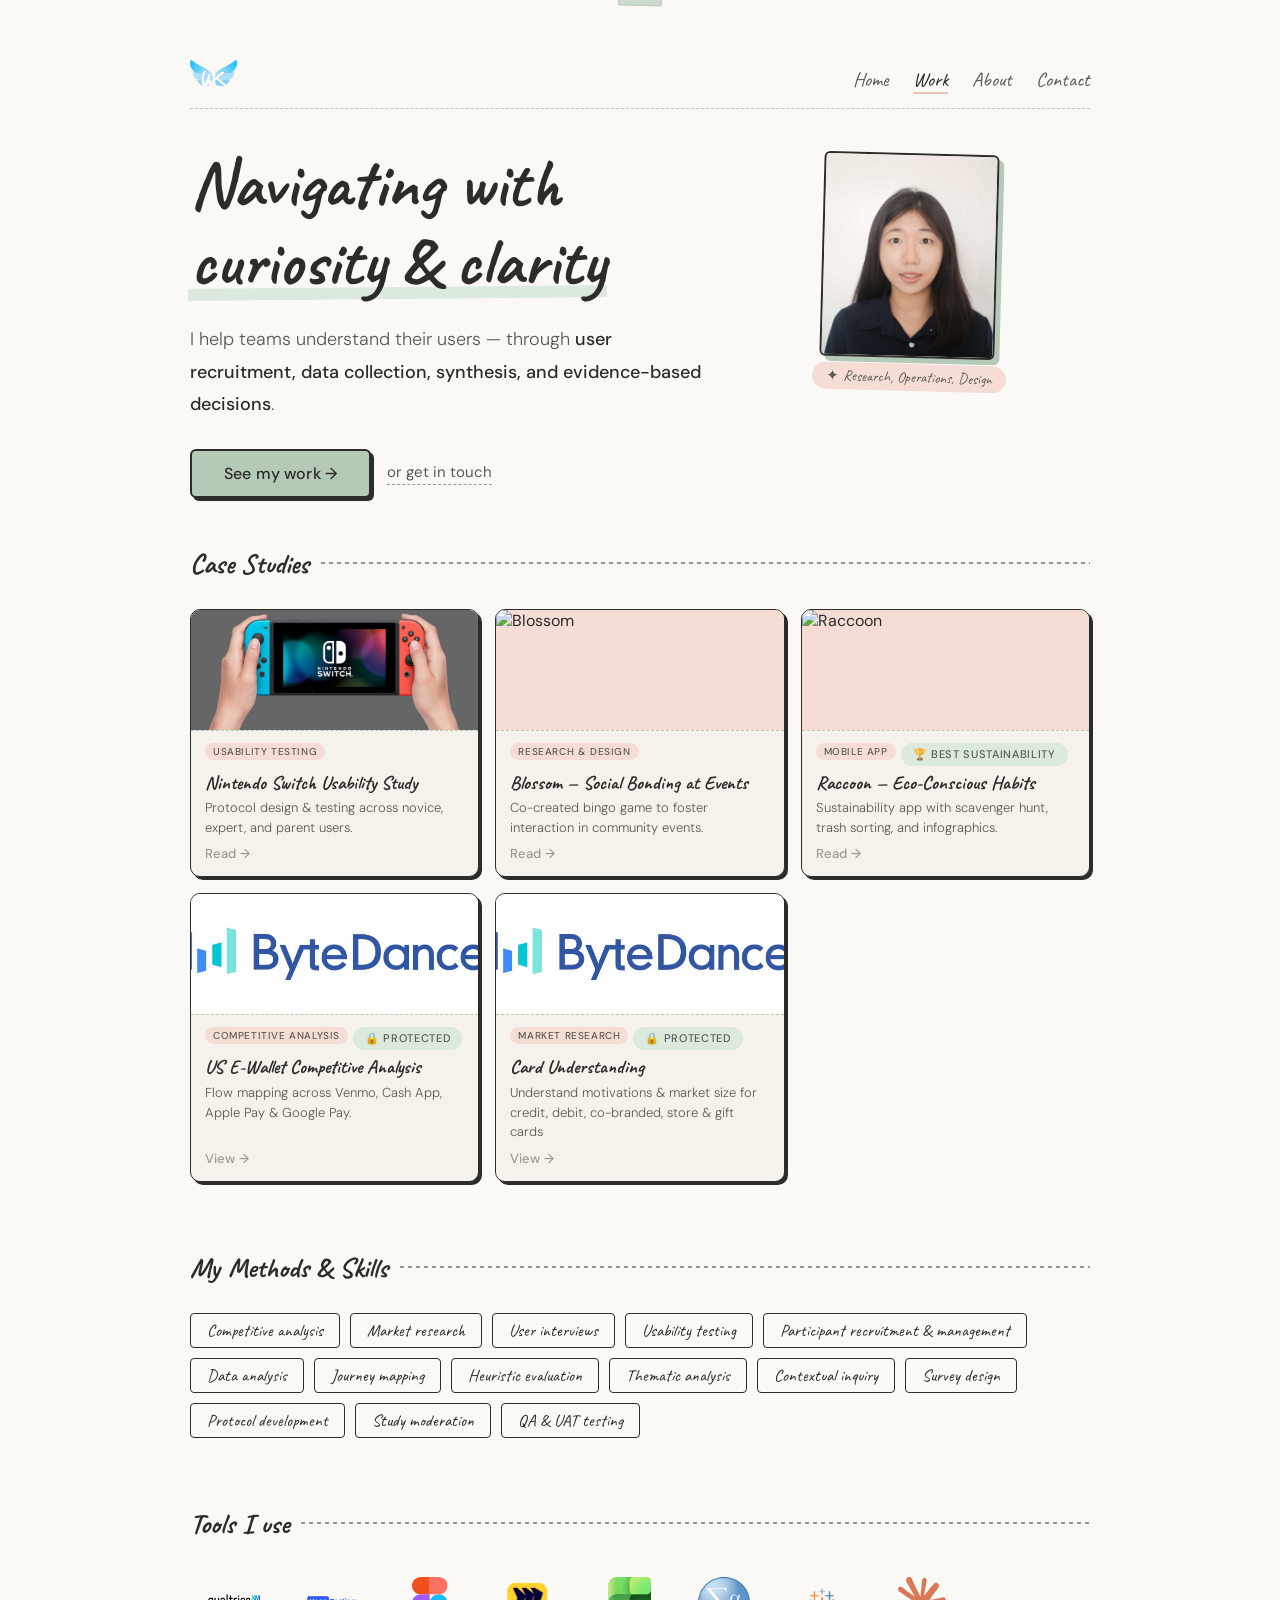
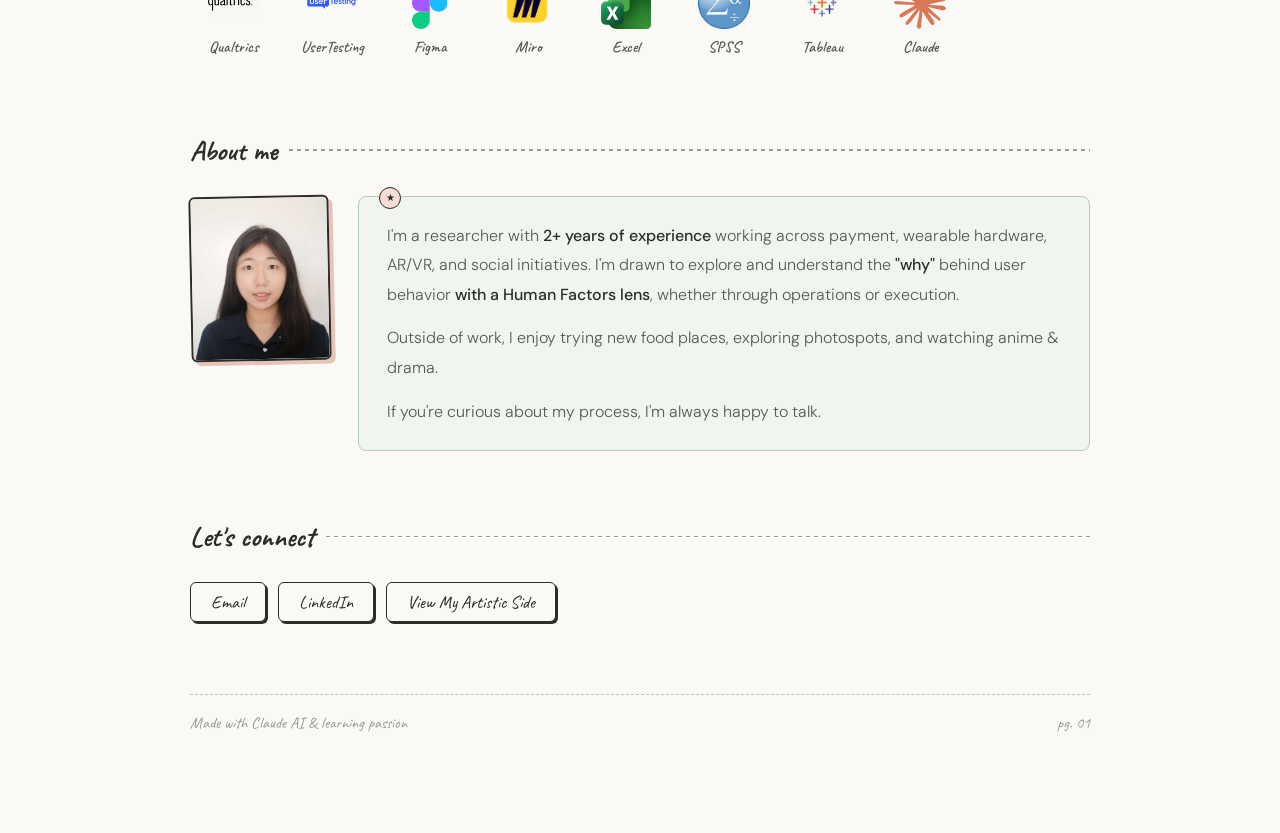
==== commit b8d98791: "Add 'Market research' method tag to methods list" ====
--- a/index.html
+++ b/index.html
@@ -253,6 +253,7 @@
     </div>
     <div class="methods-list">
       <span class="method-tag">Competitive analysis</span>
+      <span class="method-tag">Market research</span>
       <span class="method-tag">User interviews</span>
       <span class="method-tag">Usability testing</span>
       <span class="method-tag">Participant recruitment &amp; management</span>
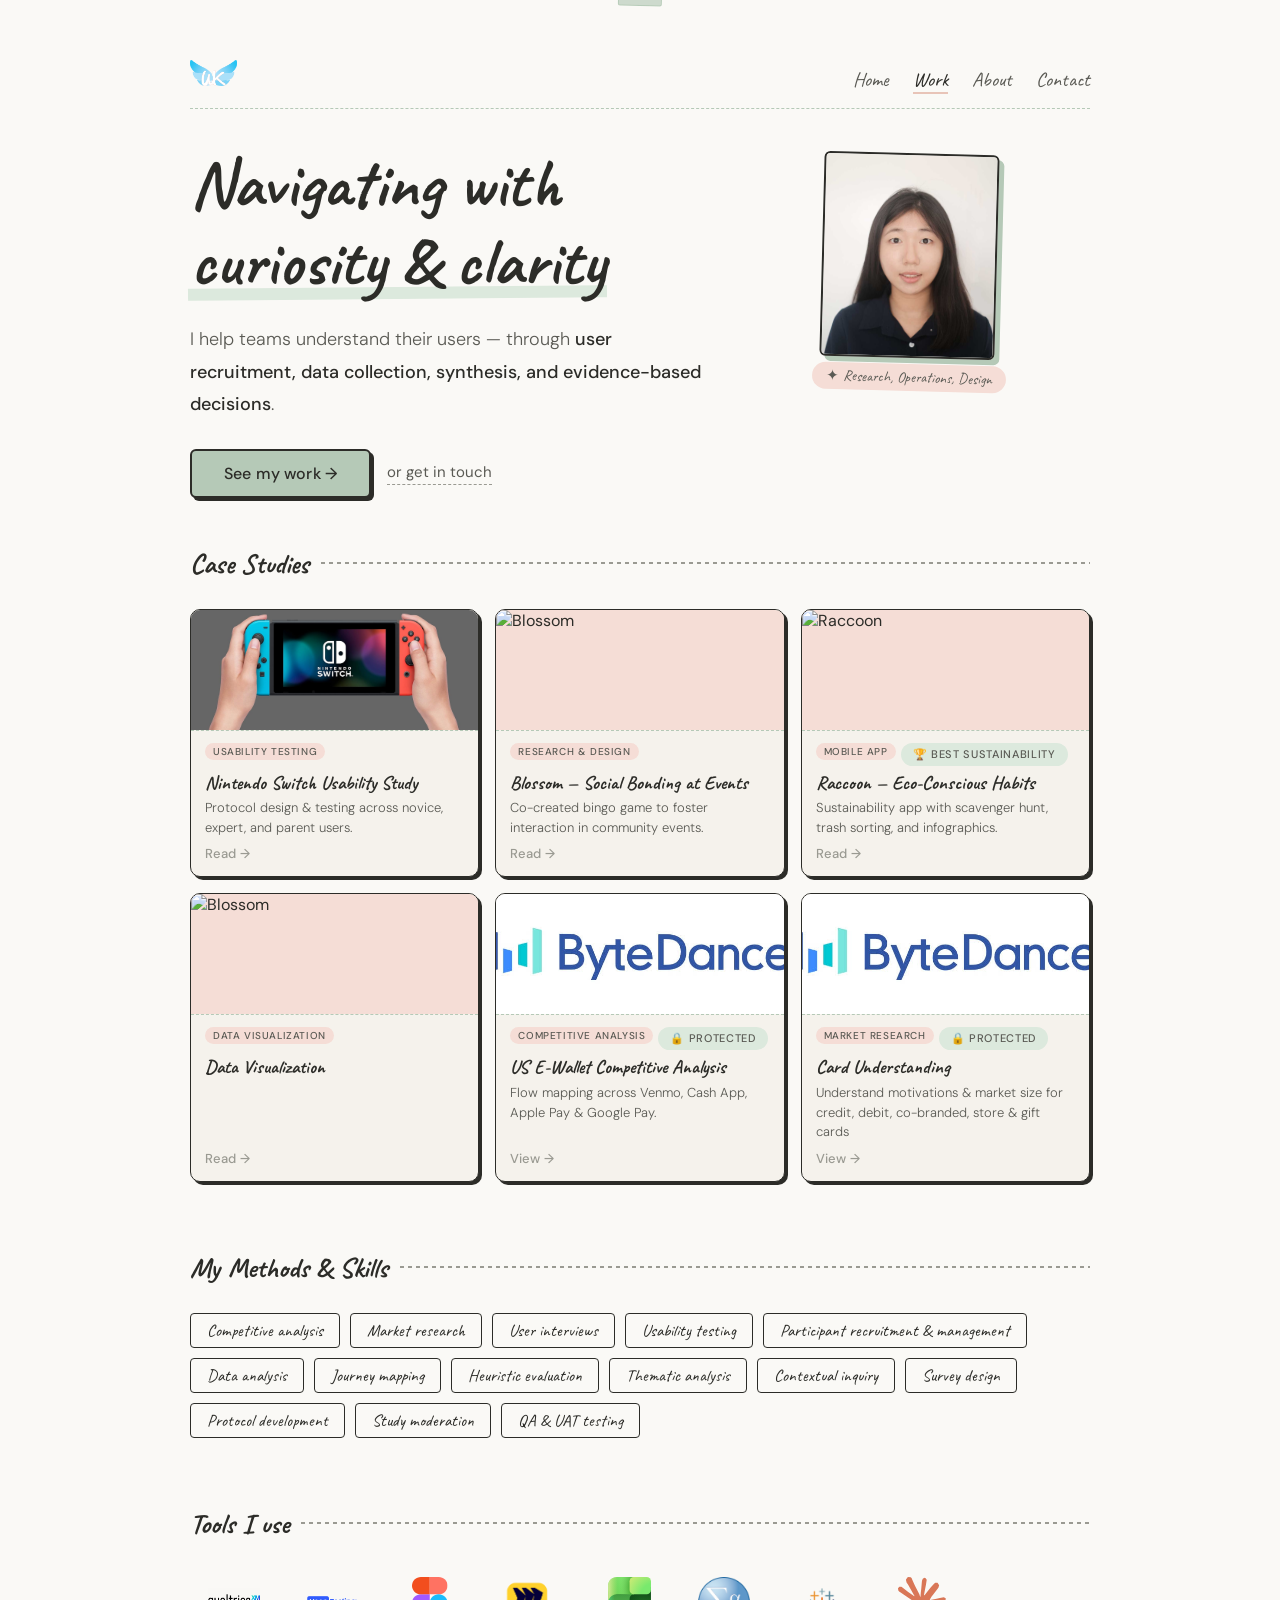
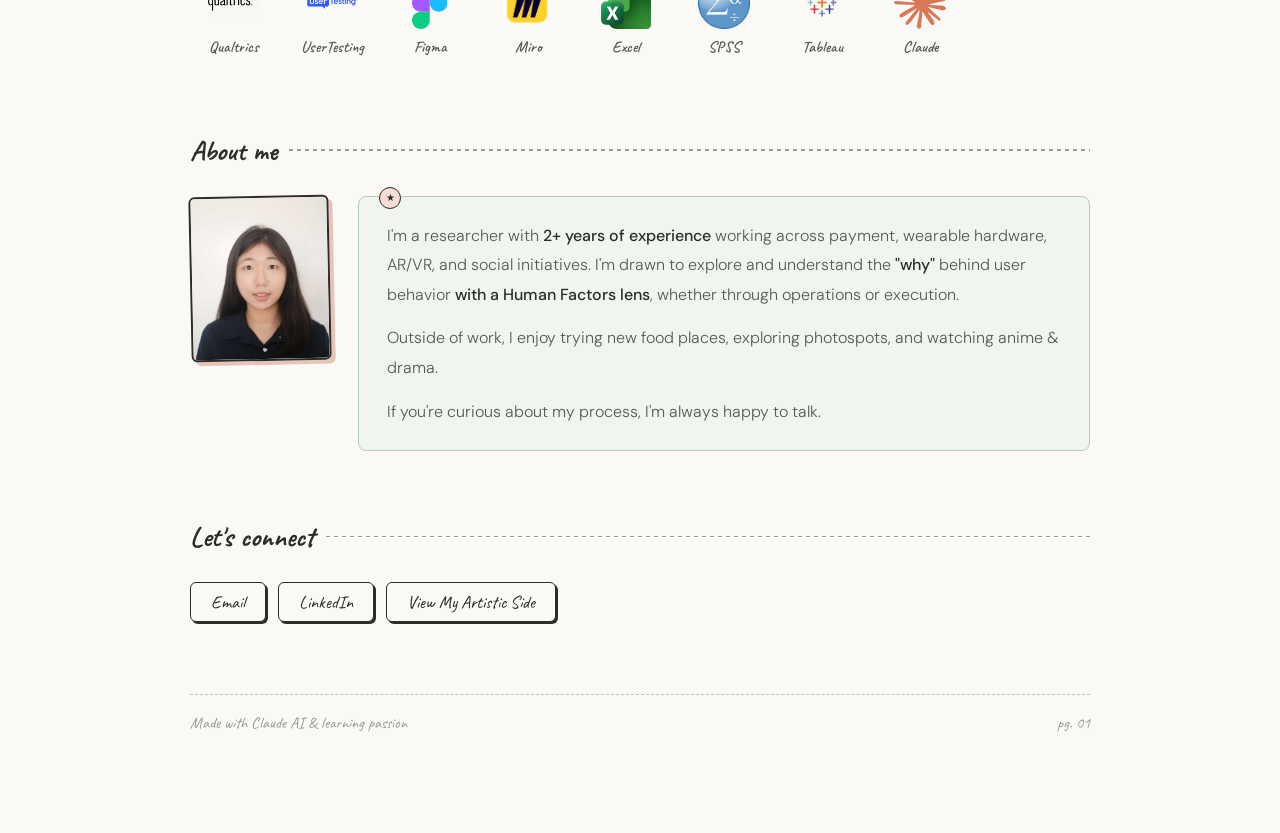
==== commit 9cf996b6: "Add Data Visualization case card to index.html Added a new case card for Data Visualization with an " ====
--- a/index.html
+++ b/index.html
@@ -212,6 +212,19 @@
         </div>
       </a>
 
+      <a href="dashboard.html" class="case-card">
+        <div class="case-card-thumb thumb-blush">
+          <img src="https://framerusercontent.com/images/mk8BtIWdNi1MIP897oFUM2tFGW8.png" alt="Blossom" />
+        </div>
+        <div class="case-card-body">
+          <div class="case-card-tags">
+            <span class="case-tag">Data Visualization</span>
+          </div>
+          <h3>Data Visualization</h3>
+          <div class="case-arrow">Read <span>→</span></div>
+        </div>
+      </a>
+      
       <a href="ewallet.html" class="case-card">
         <div class="case-card-thumb thumb-blush">
           <img src="Images/bytedance.jpeg" alt="Bytedance" />
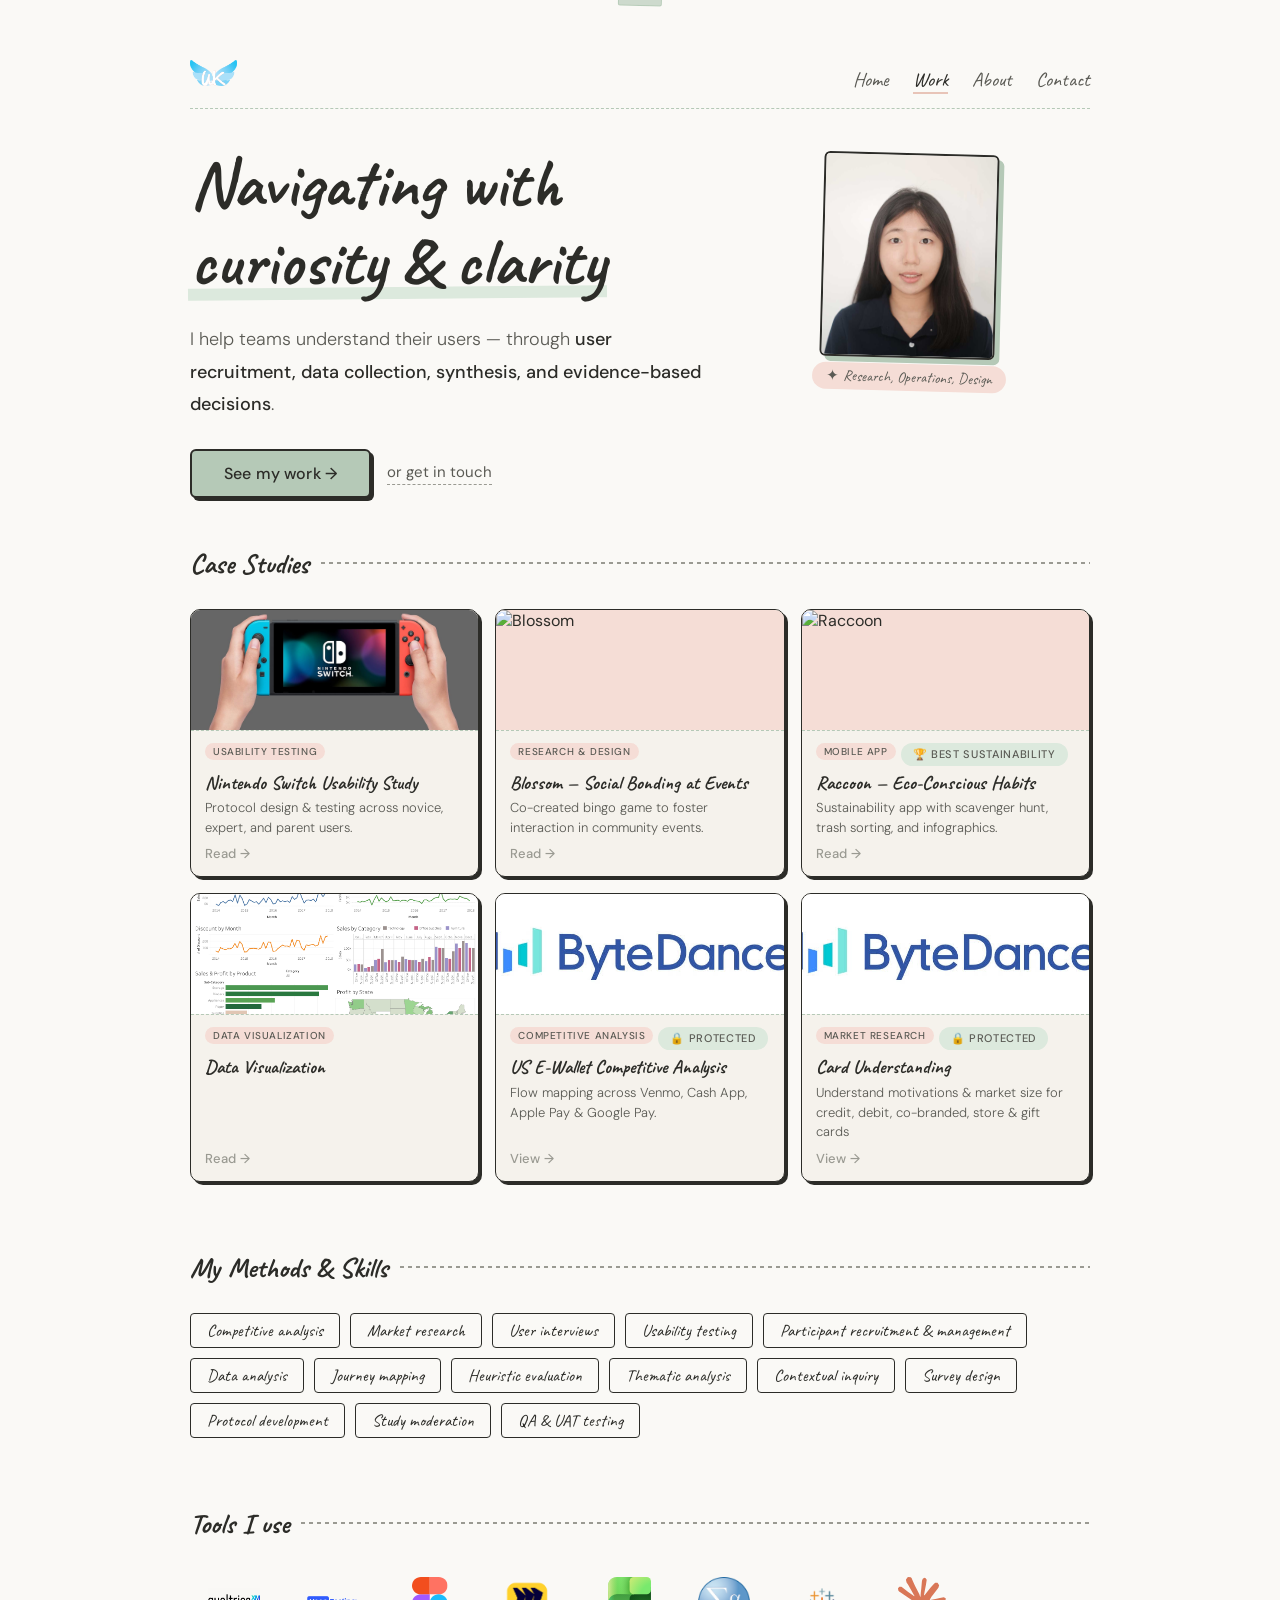
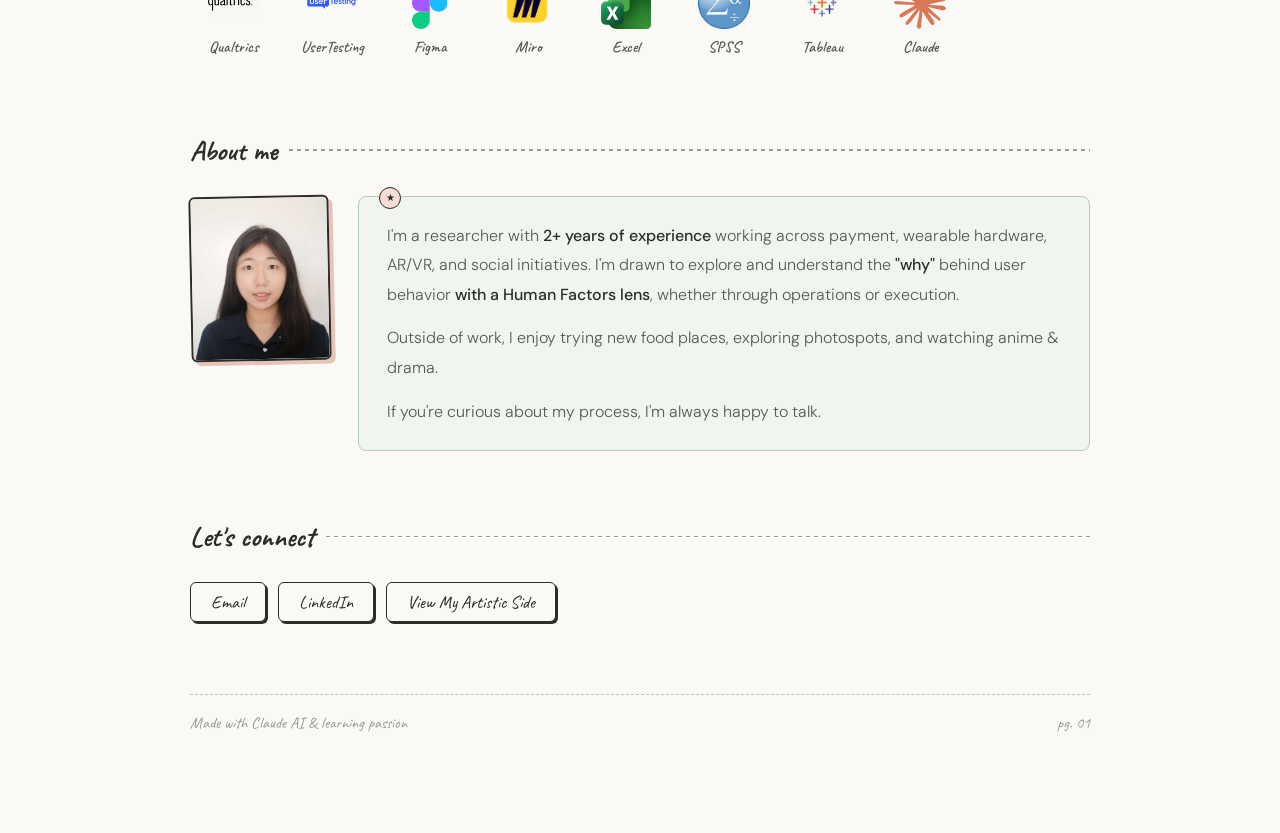
==== commit 40d251ce: "Update image source for dashboard link" ====
--- a/index.html
+++ b/index.html
@@ -214,7 +214,7 @@
 
       <a href="dashboard.html" class="case-card">
         <div class="case-card-thumb thumb-blush">
-          <img src="https://framerusercontent.com/images/mk8BtIWdNi1MIP897oFUM2tFGW8.png" alt="Blossom" />
+          <img src="Images/dashboard.png" alt="Dashboard" />
         </div>
         <div class="case-card-body">
           <div class="case-card-tags">
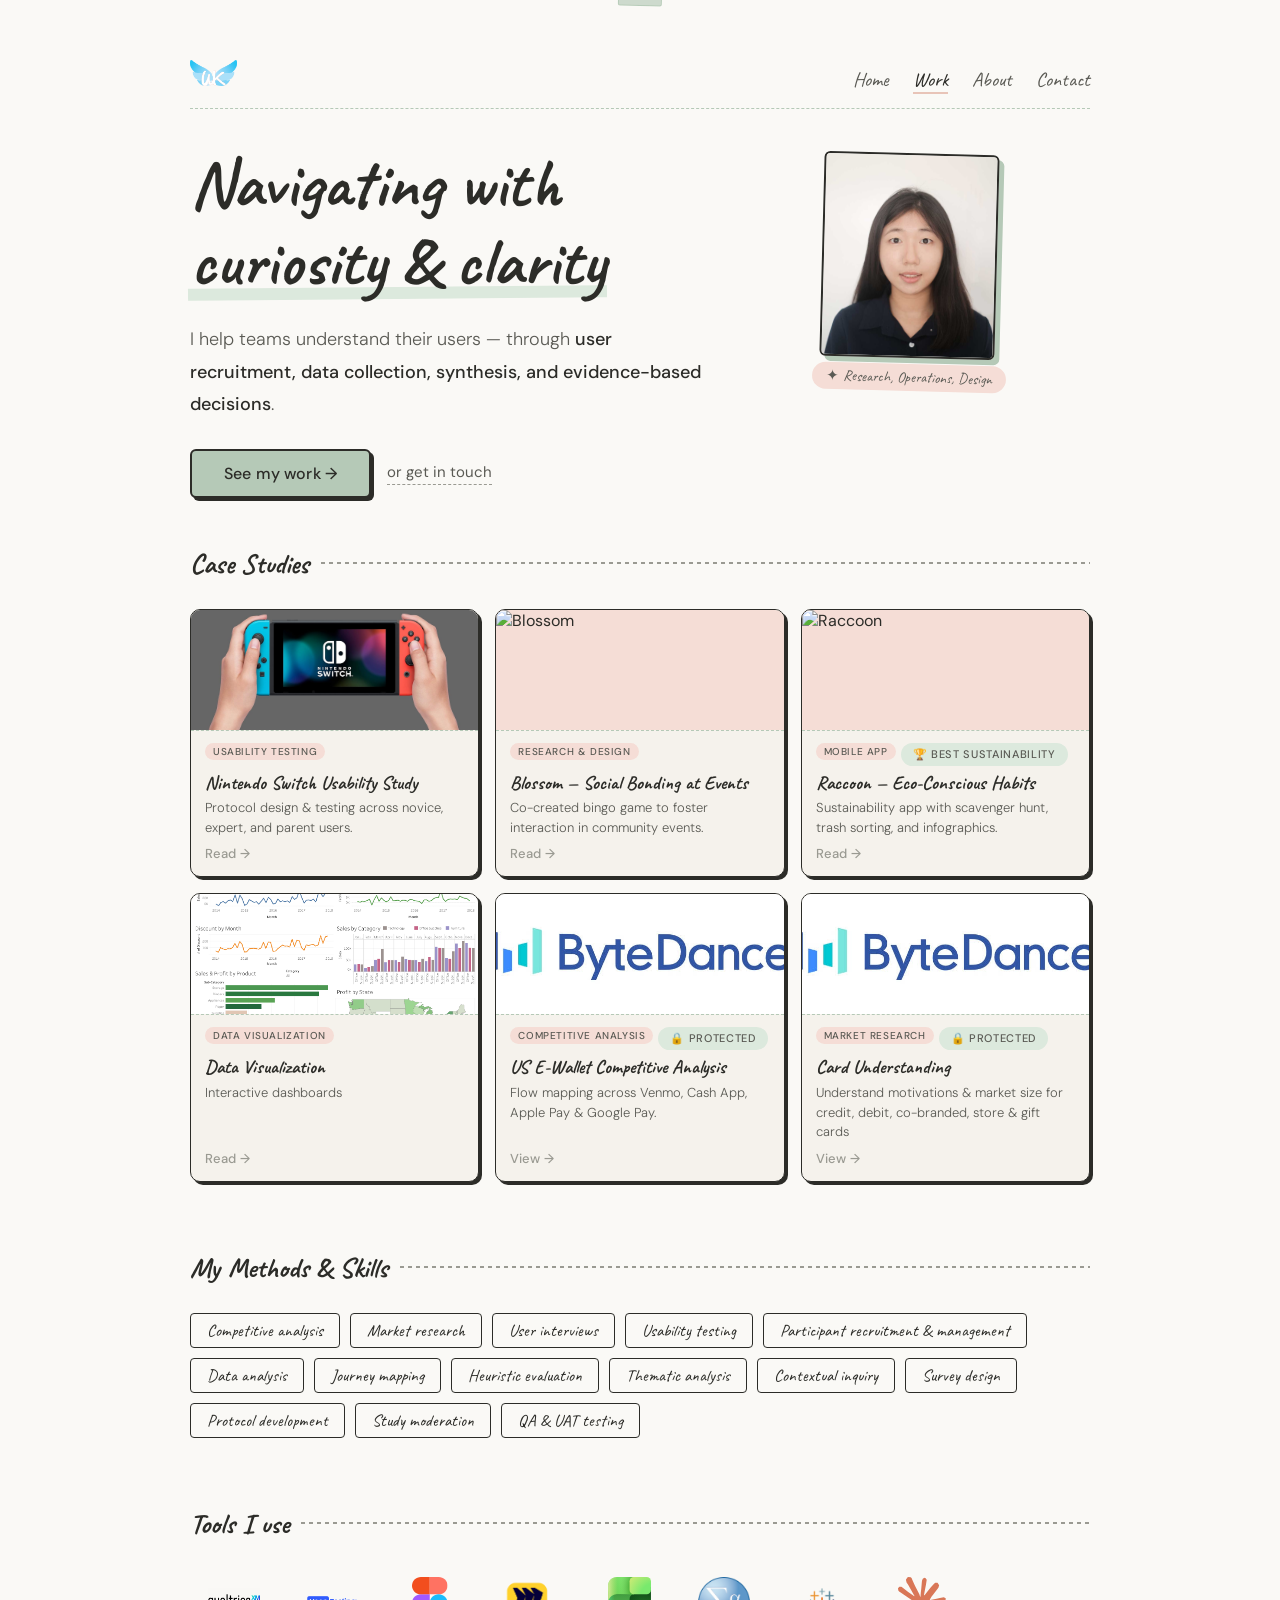
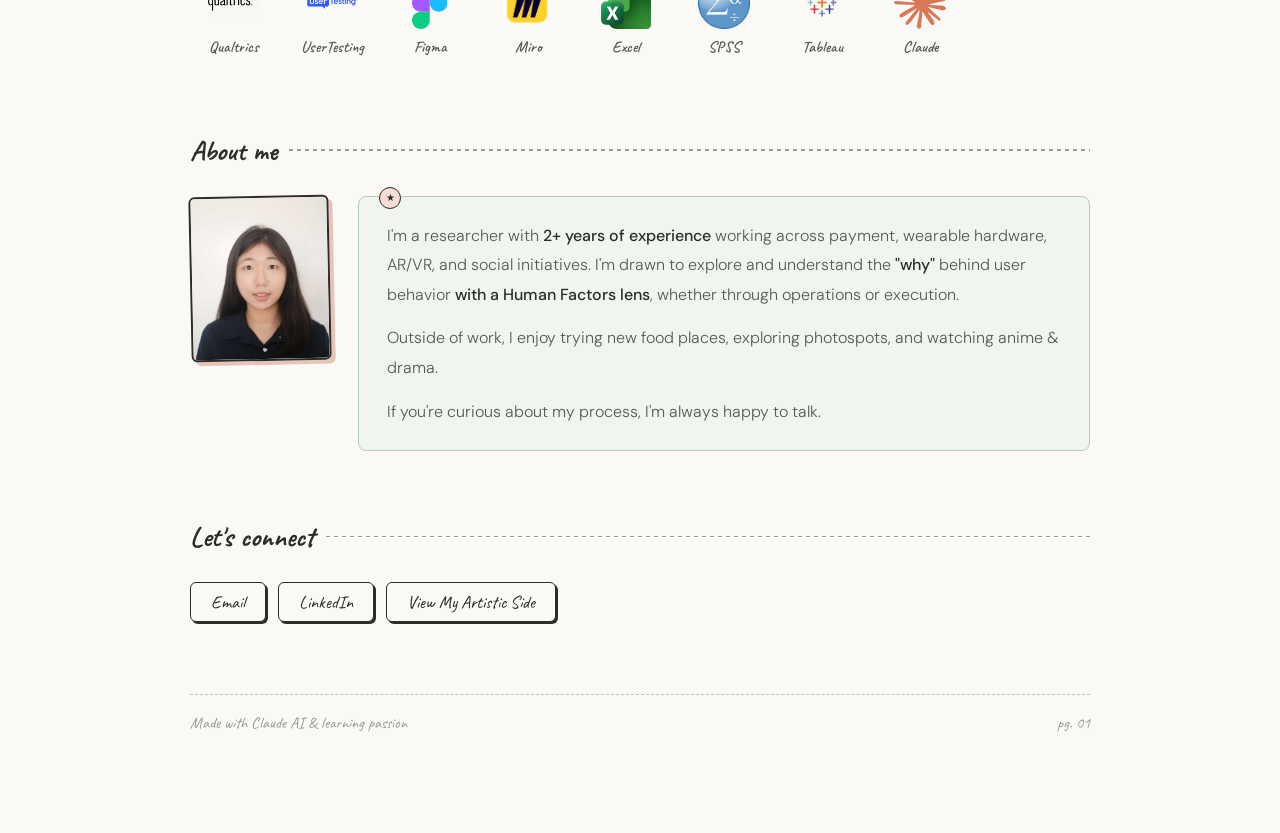
==== commit 3f62a12d: "Add description for Data Visualization case" ====
--- a/index.html
+++ b/index.html
@@ -221,6 +221,7 @@
             <span class="case-tag">Data Visualization</span>
           </div>
           <h3>Data Visualization</h3>
+          <p>Interactive dashboards</p>
           <div class="case-arrow">Read <span>→</span></div>
         </div>
       </a>
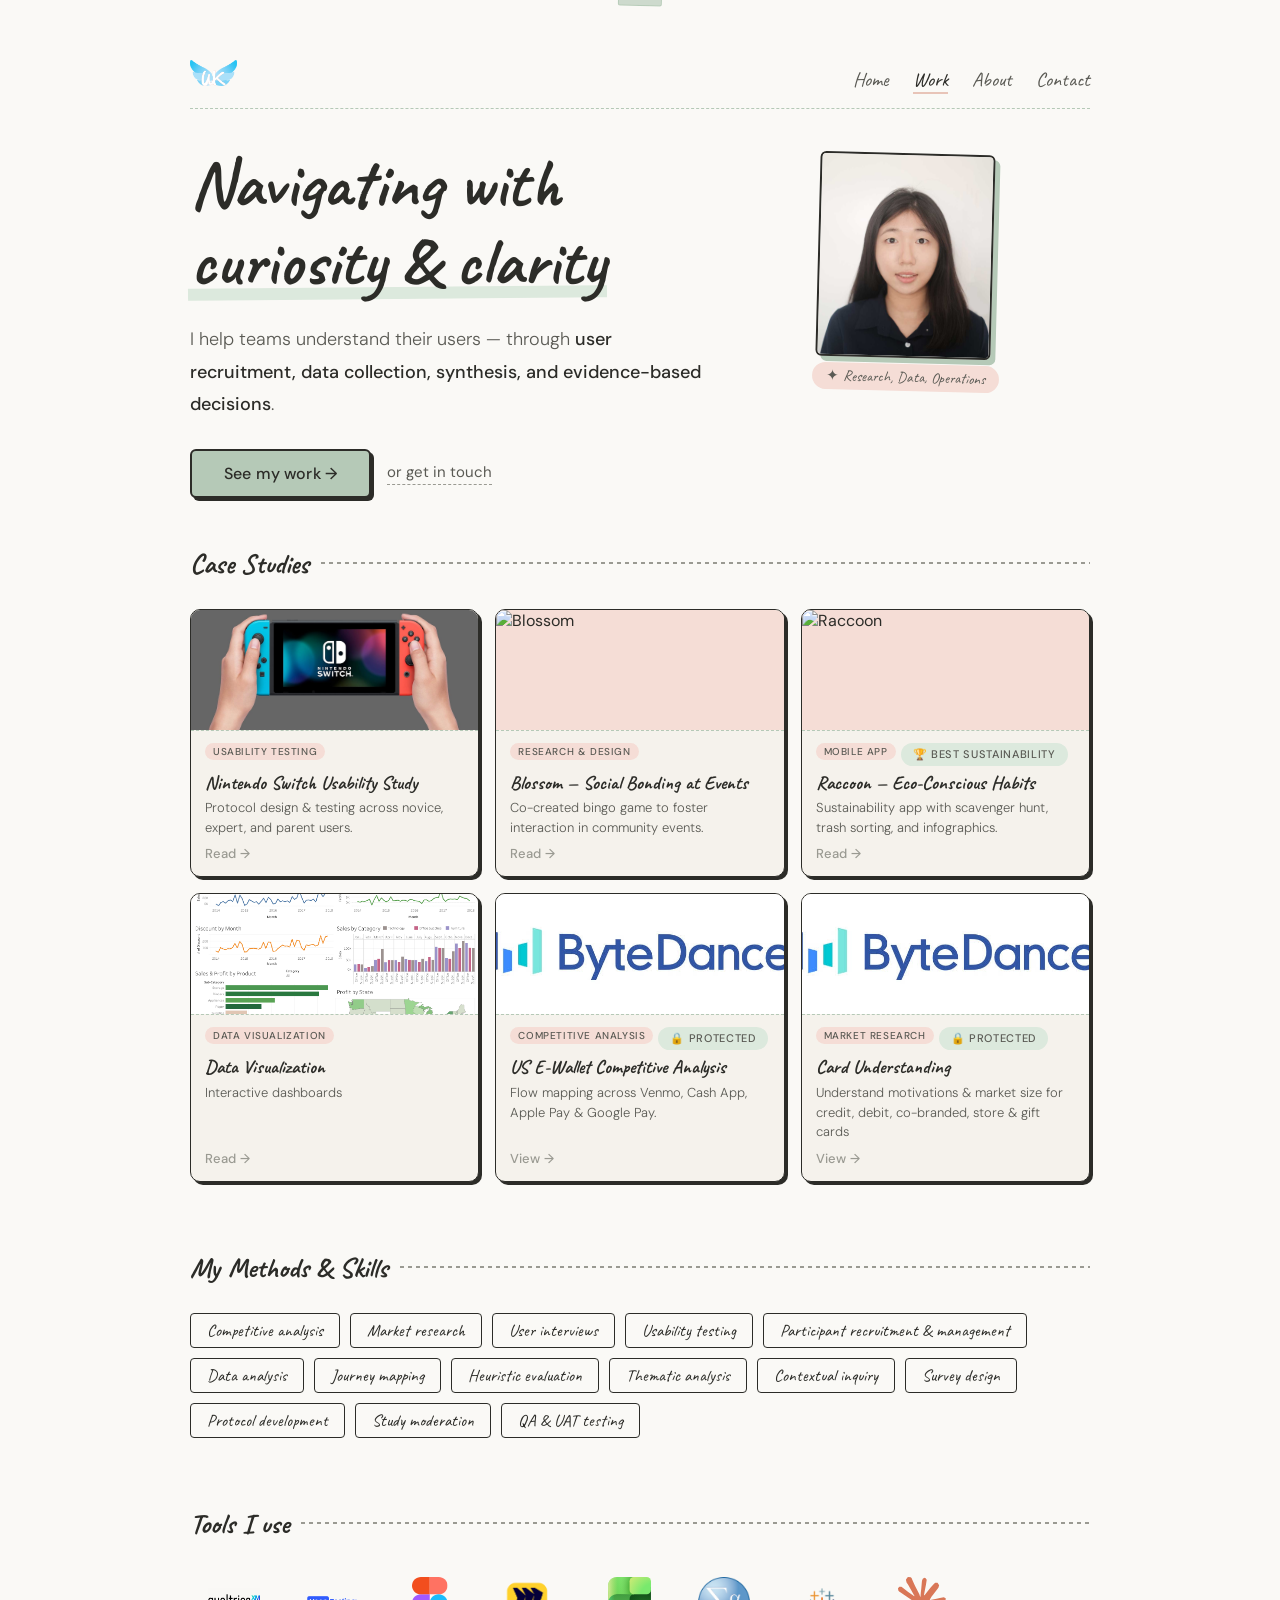
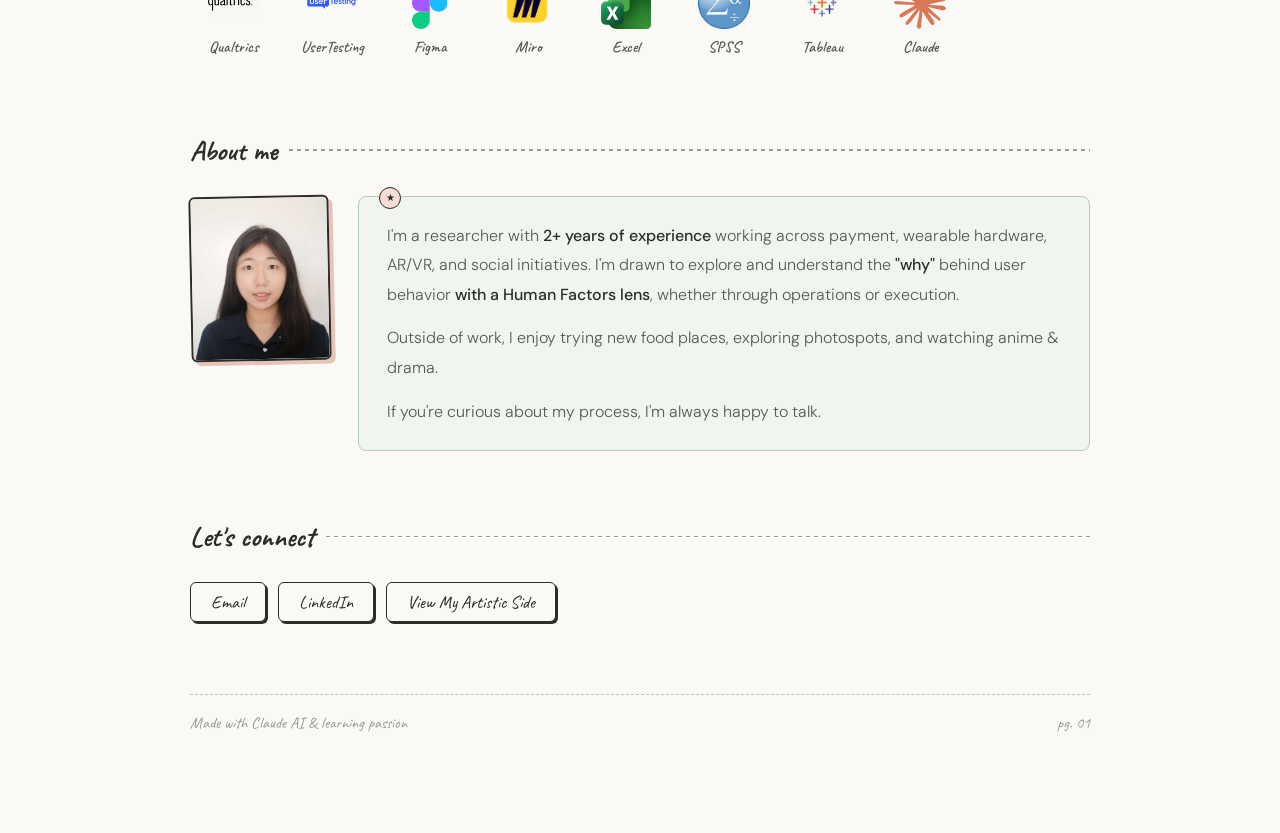
==== commit 0db410da: "Update hero tag in index.html" ====
--- a/index.html
+++ b/index.html
@@ -155,7 +155,7 @@
       </div>
       <div class="hero-photo-wrap">
         <img src="Images/photo.jpg" alt="Wing" class="hero-photo" />
-        <span class="hero-tag">✦ Research, Operations, Design</span>
+        <span class="hero-tag">✦ Research, Data, Operations</span>
       </div>
     </div>
   </section>
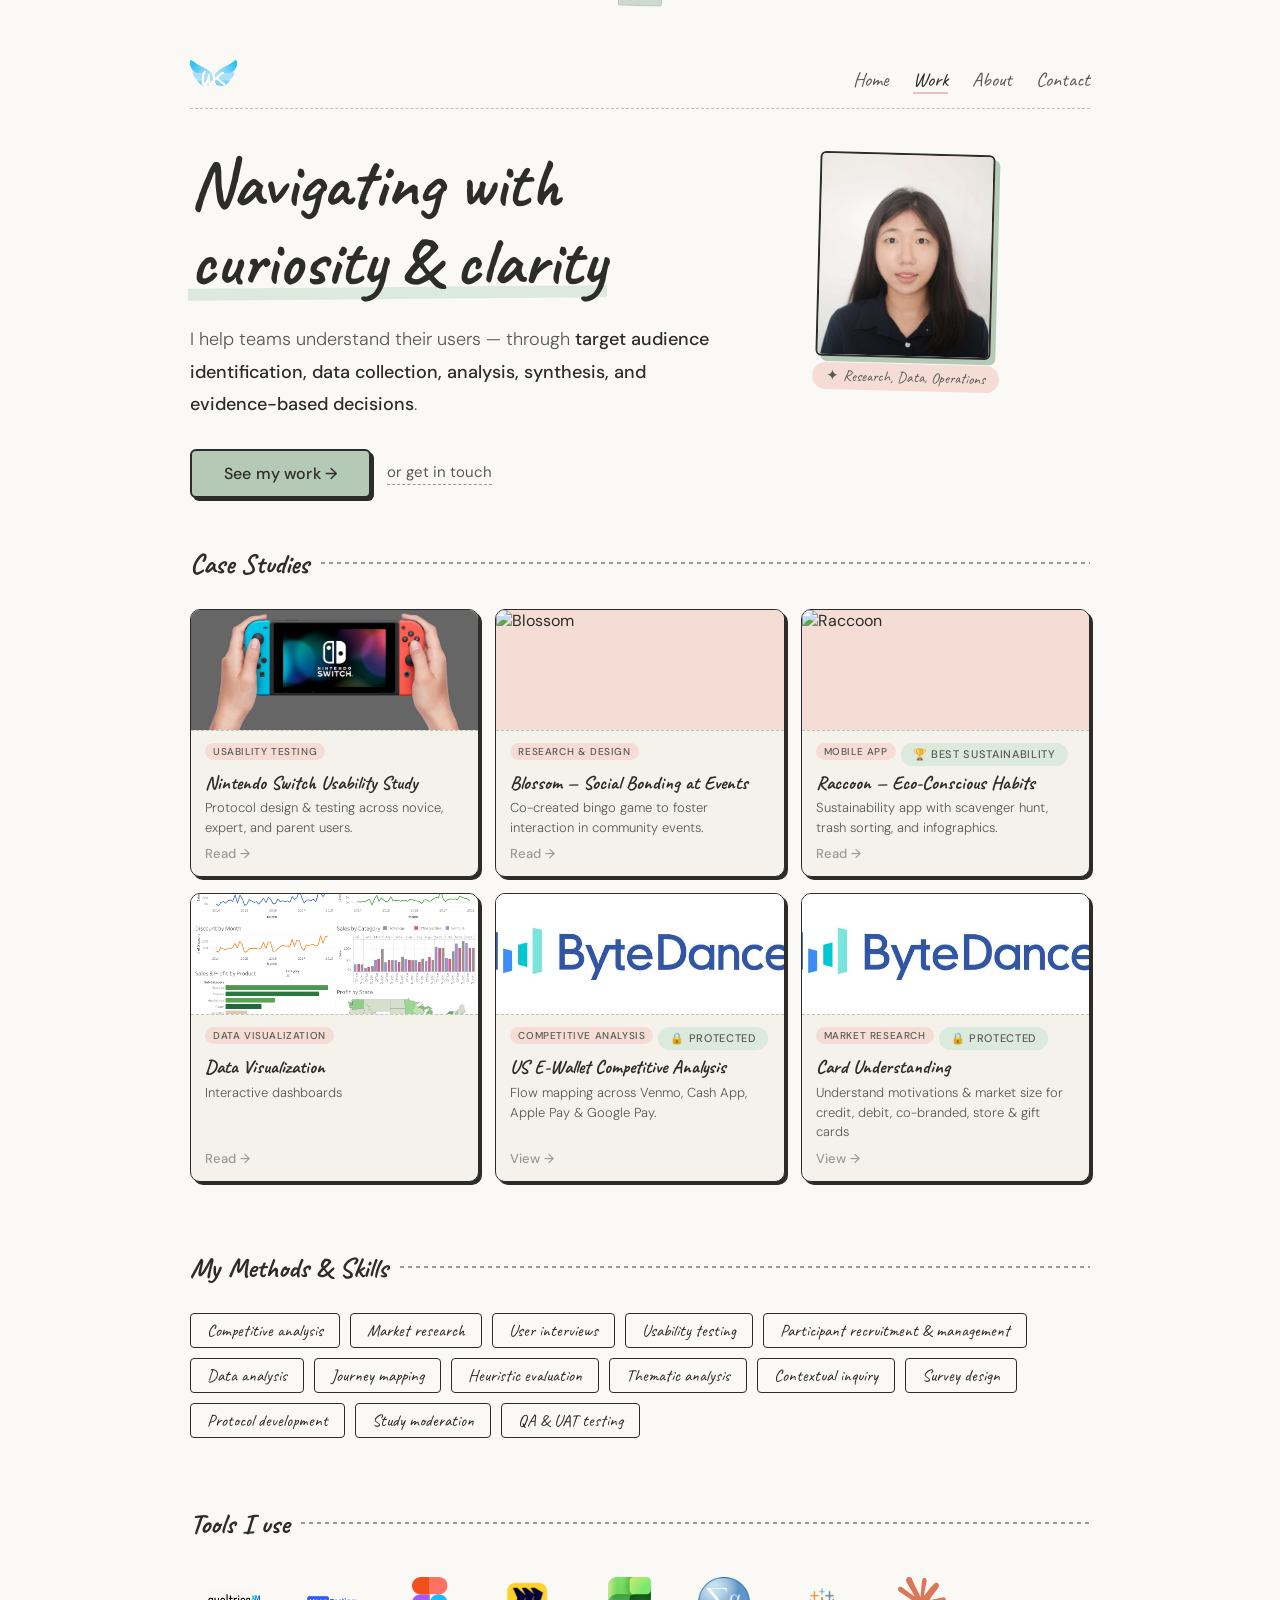
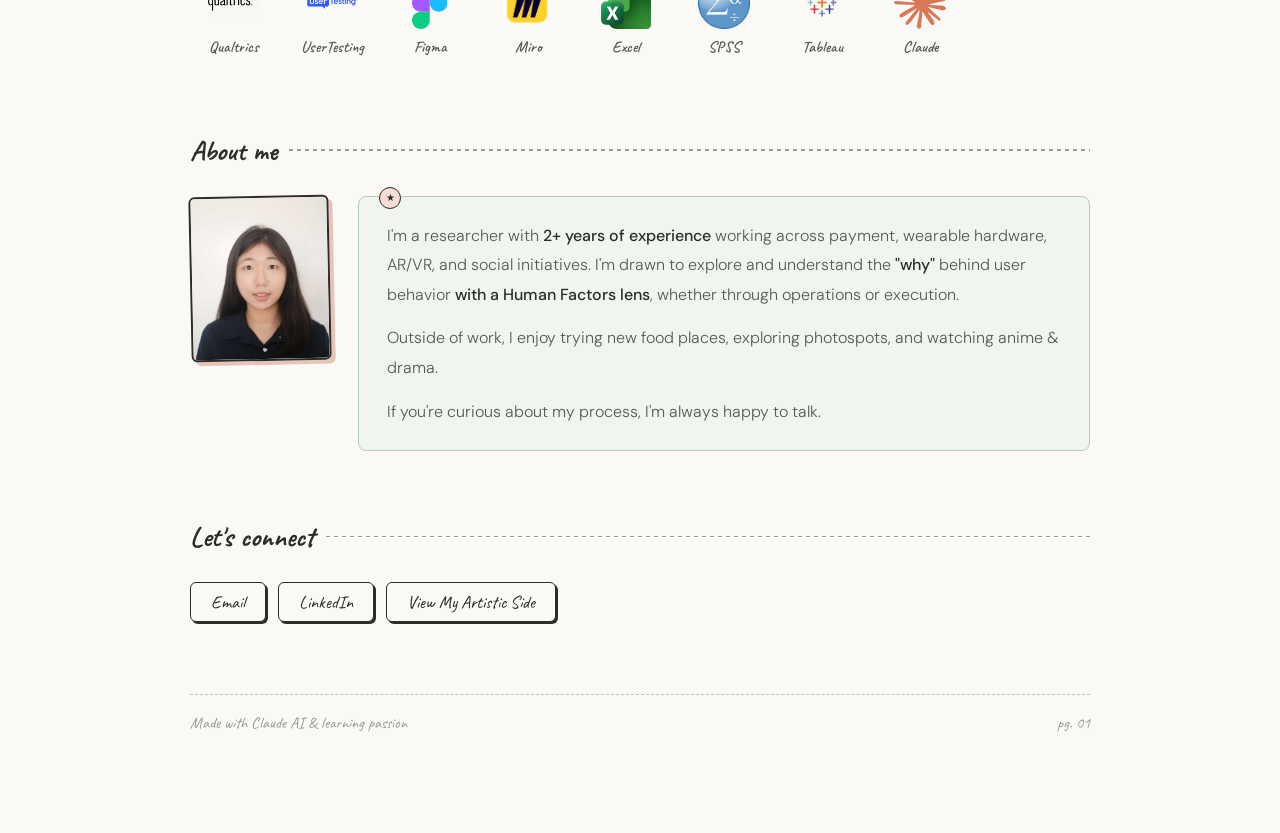
==== commit a1a54de9: "Revise hero section description for clarity Updated the description in the hero section to specify '" ====
--- a/index.html
+++ b/index.html
@@ -146,7 +146,7 @@
       <div class="hero-text">
         <h1>Navigating with<br><span class="highlight">curiosity &amp; clarity</span></h1>
         <p class="hero-bio">
-          I help teams understand their users — through <strong>user recruitment, data collection, synthesis, and evidence-based decisions</strong>.
+          I help teams understand their users — through <strong>target audience identification, data collection, analysis, synthesis, and evidence-based decisions</strong>.
         </p>
         <div class="hero-cta">
           <a href="#work" class="btn-primary">See my work →</a>
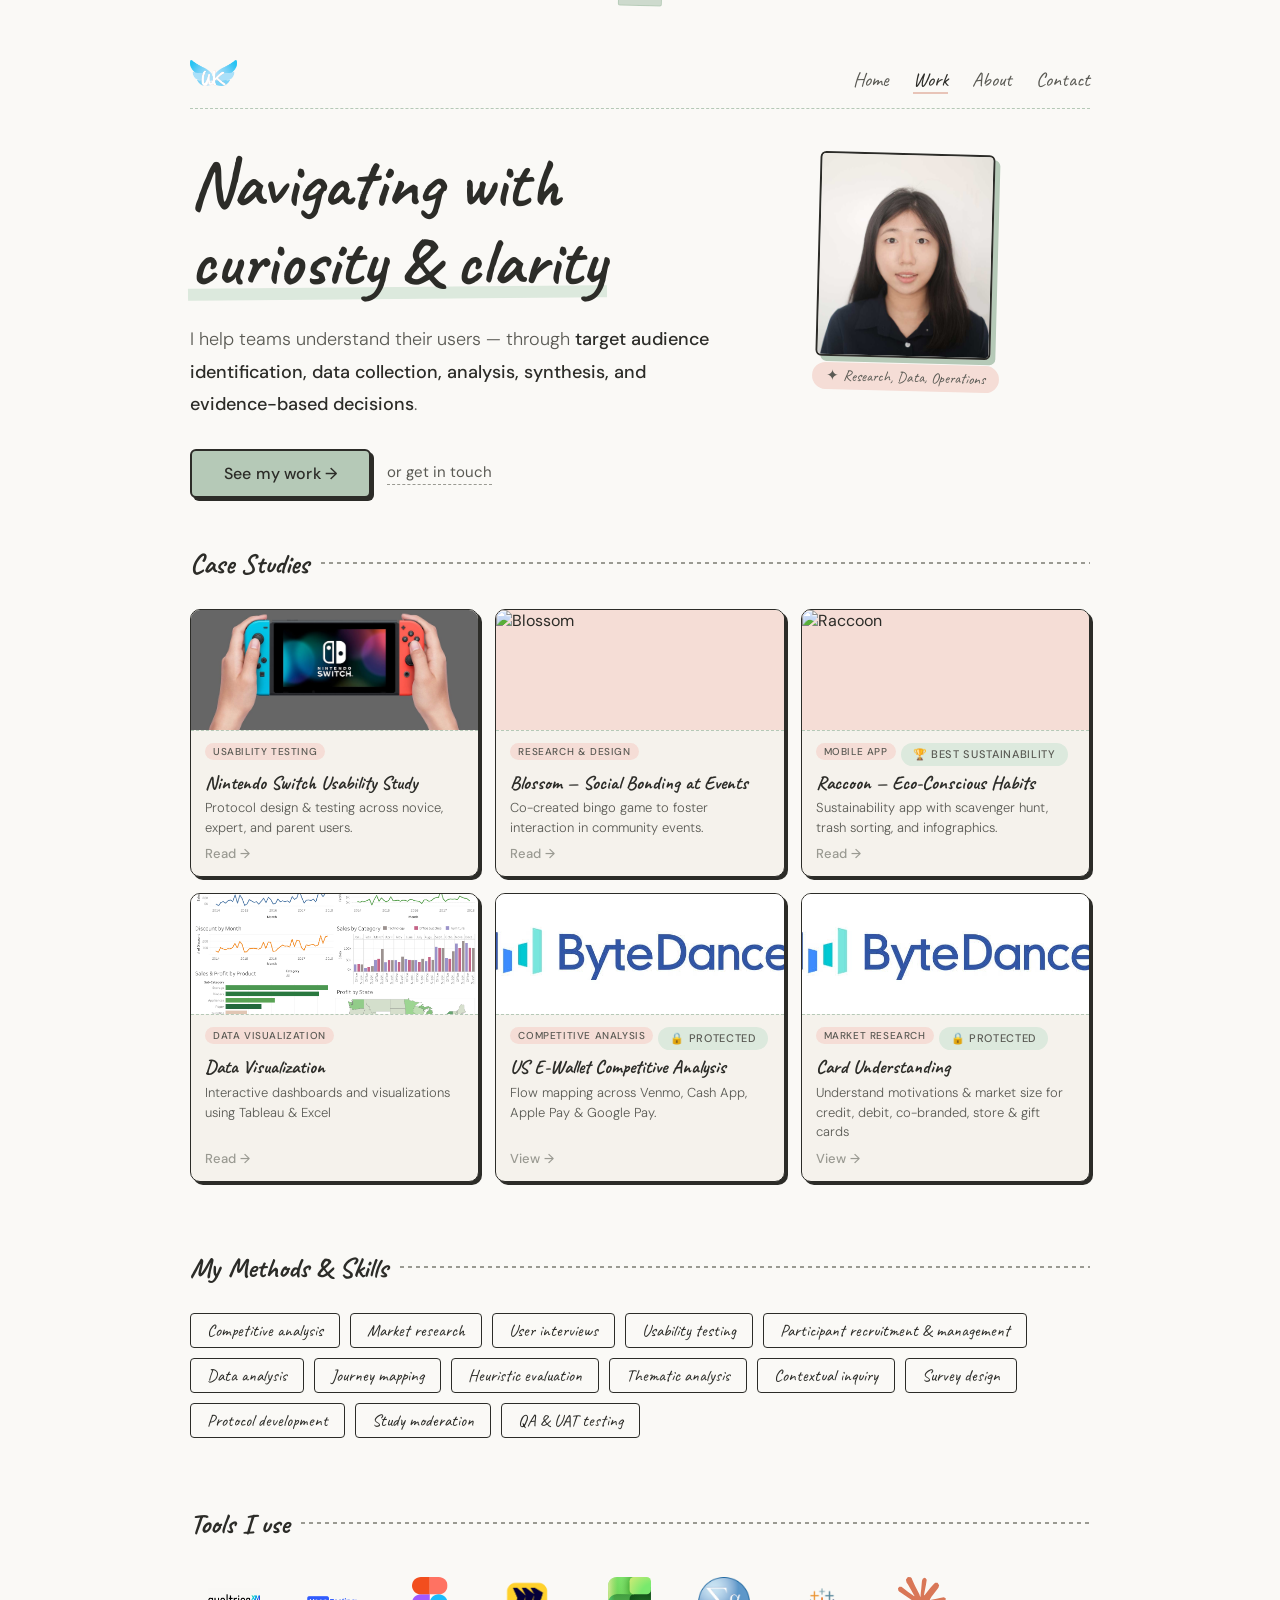
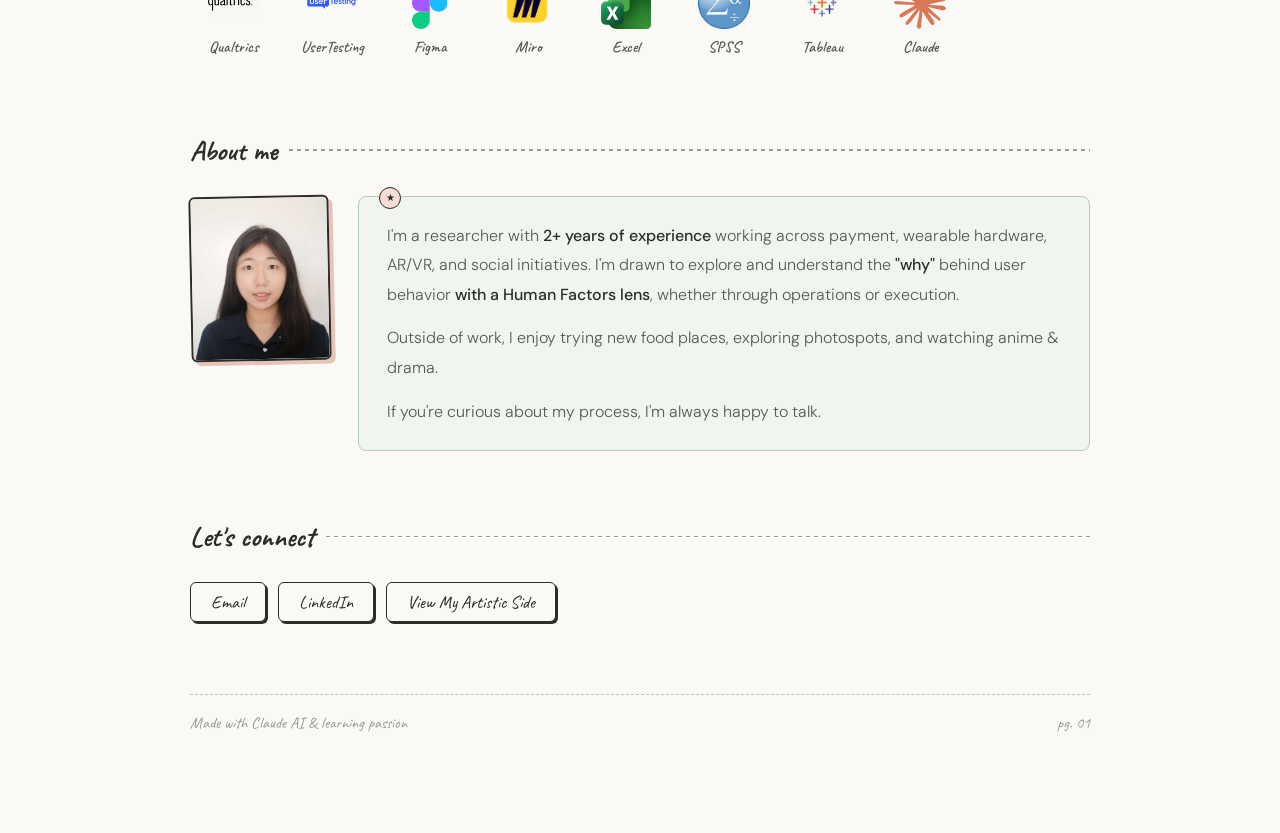
==== commit a08322ec: "Update project description for data visualization Expanded description of data visualization project" ====
--- a/index.html
+++ b/index.html
@@ -221,7 +221,7 @@
             <span class="case-tag">Data Visualization</span>
           </div>
           <h3>Data Visualization</h3>
-          <p>Interactive dashboards</p>
+          <p>Interactive dashboards and visualizations using Tableau & Excel</p>
           <div class="case-arrow">Read <span>→</span></div>
         </div>
       </a>
